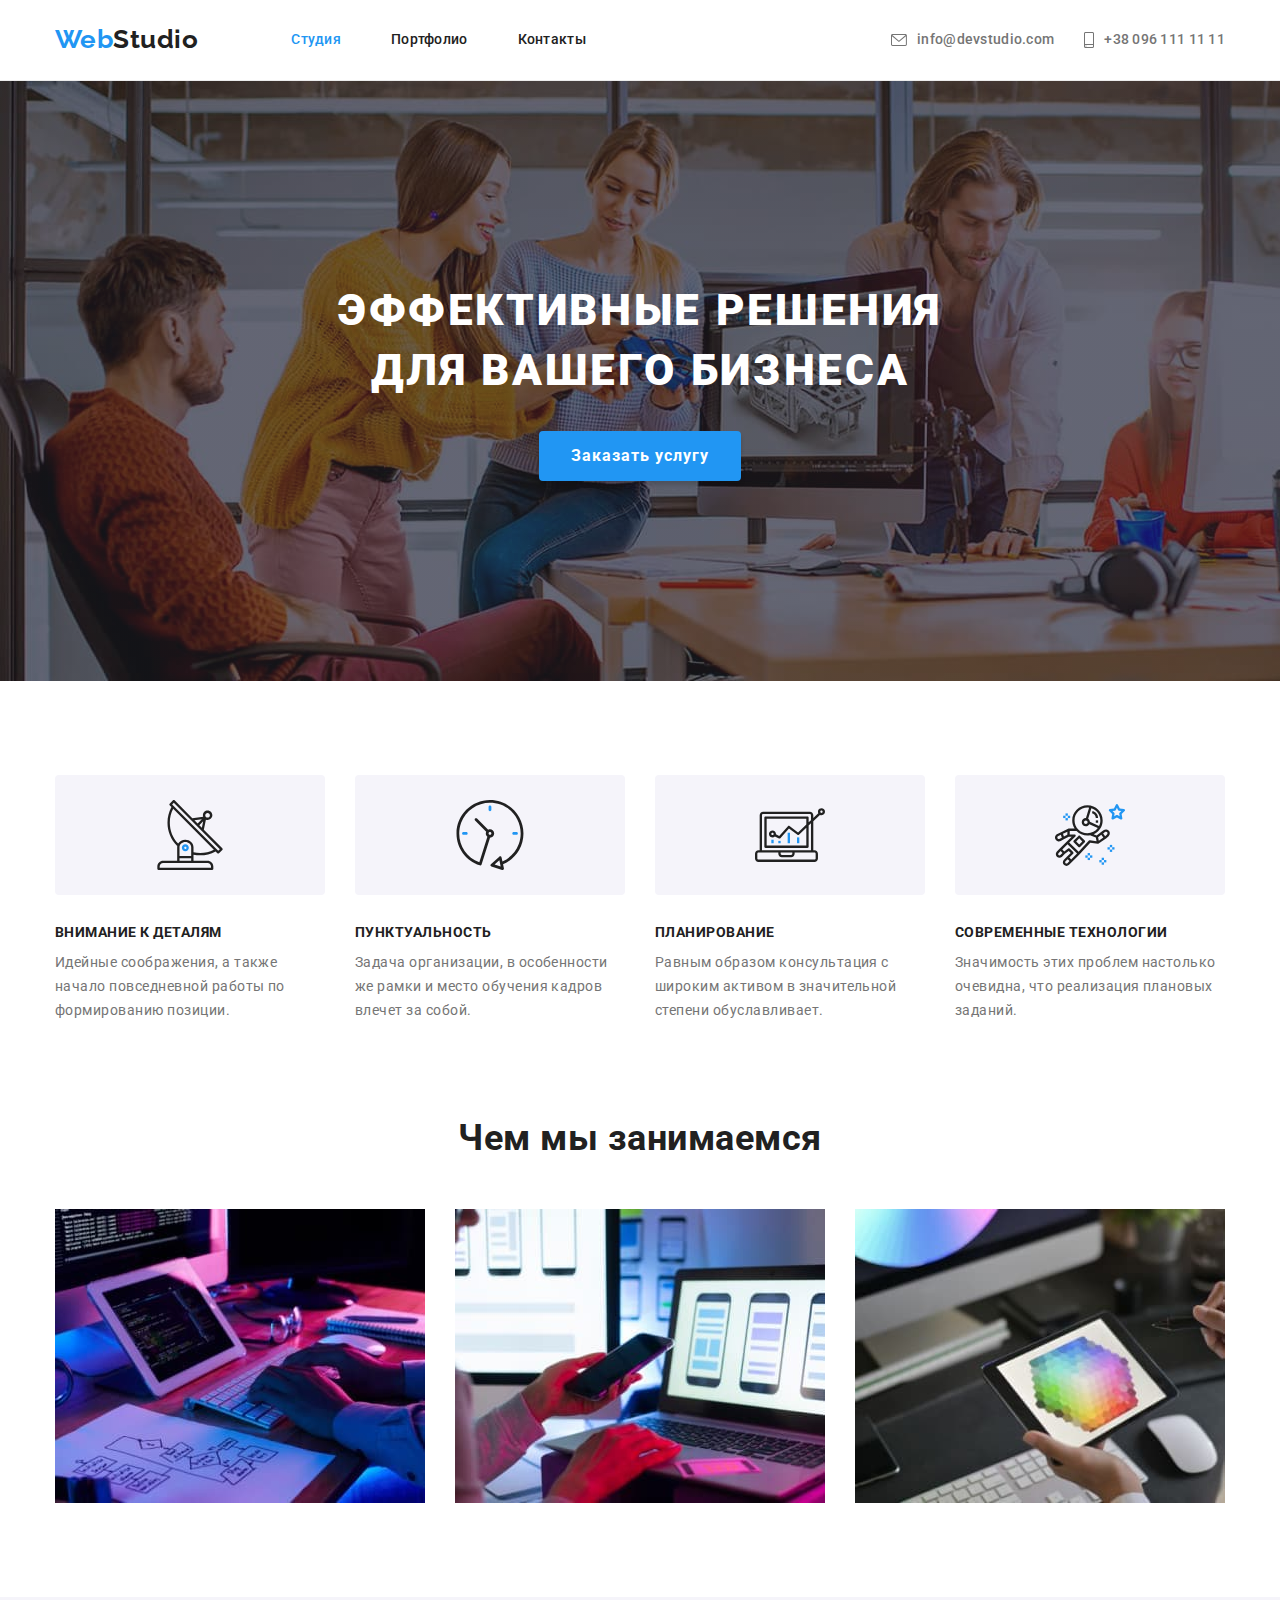
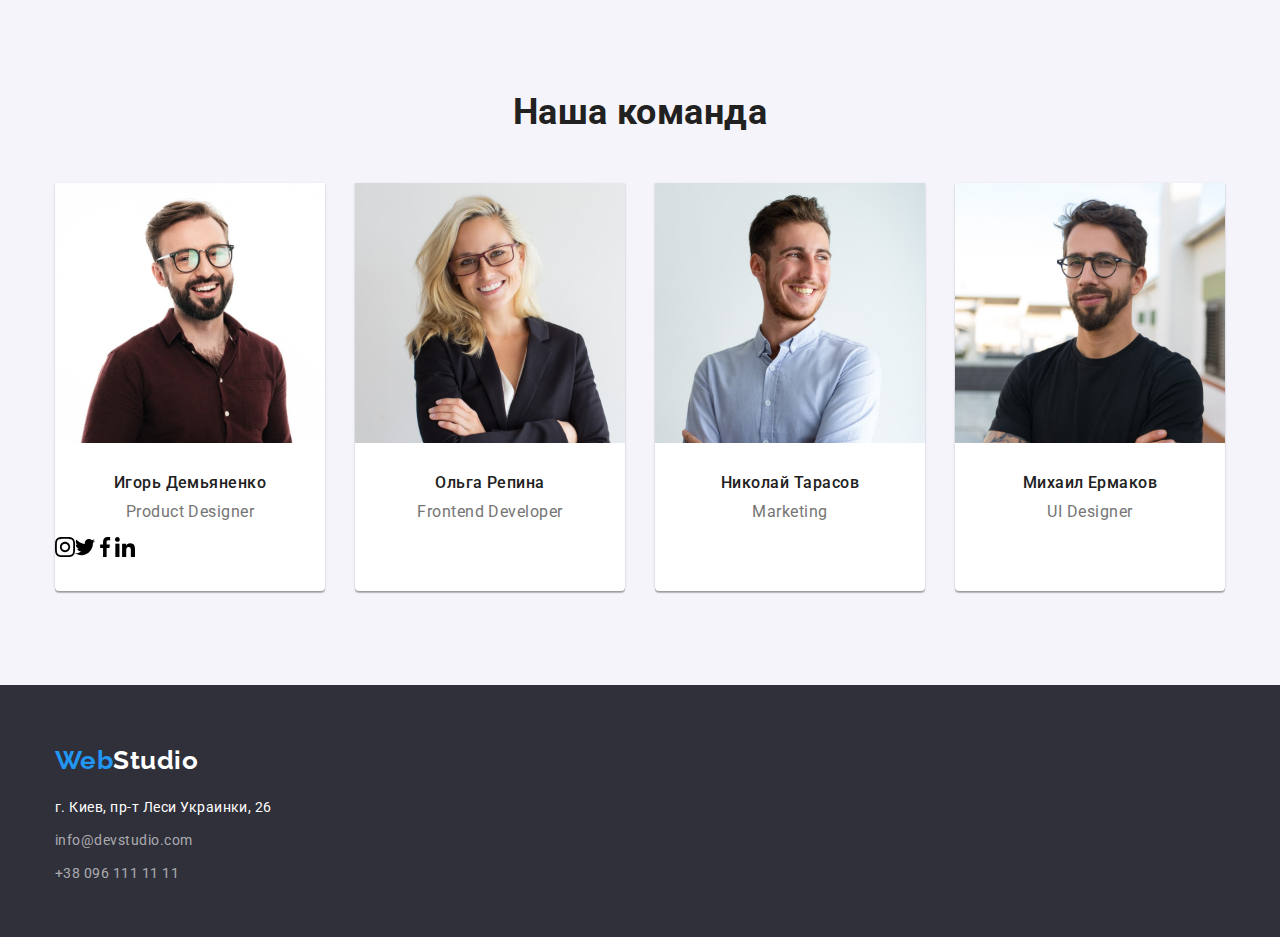
==== index.html @ a18eae8e "intermediate saving" ====
<!DOCTYPE html>
<html lang="ru">

<head>
    <meta charset="UTF-8" />
    <meta http-equiv="X-UA-Compatible" content="IE=edge" />
    <meta name="viewport" content="width=device-width, initial-scale=1.0" />
    <title>WebStudio</title>
    <link rel="preconnect" href="https://fonts.googleapis.com" />
    <link rel="preconnect" href="https://fonts.gstatic.com" crossorigin />
    <link href="https://fonts.googleapis.com/css2?family=Raleway:wght@700&family=Roboto:wght@400;500;700;900&display=swap" rel="stylesheet" />
    <link rel="stylesheet" href="./css/modern-normalize.css" />
    <link rel="stylesheet" href="./css/styles.css" />
</head>

<body>
    <!-- верхняя строка -->
    <header class="header-border">
        <div class="flex-nav container">
            <nav class="flex-nav">
                <a href="/" lang="en" class="header-logo link">Web<span class="logo-accent">Studio</span>
          </a>
                <ul class="flex-nav-menu list">
                    <li class="nav-menu-item">
                        <a href="/" class="link site-nav-text current">Студия</a>
                    </li>
                    <li class="nav-menu-item">
                        <a href="./portfolio.html" class="link site-nav-text">Портфолио</a>
                    </li>
                    <li class="nav-menu-item"><a href="" class="link site-nav-text">Контакты</a></li>
                </ul>
            </nav>

            <ul class="flex-nav-contact list">
                <li class="nav-contact-item">
                    <a href="mailto:info@devstudio.com" class="link site-contact">
                        <svg class="nav-icons" width="16" height="12"> 
                            <use href="./images/icons.svg#icon-mail"><use>
						</svg> info@devstudio.com
                    </a>
                </li>
                <li class="nav-contact-item">
                    <a href="tel:+380961111111" class="link site-contact">
                        <svg class="nav-icons" width="10" height="16"> 
                            <use href="./images/icons.svg#icon-smartphone"><use>
						</svg> +38 096 111 11 11</a>
                </li>
            </ul>
        </div>
    </header>

    <main>
        <!-- section Hero -->
        <section class="hero section">
            <div class="container">
                <h1 class="hero-title">
                    Эффективные решения <br /> для вашего бизнеса
                </h1>
                <button type="button" class="hero-button pointer">Заказать услугу</button>
            </div>
        </section>

        <!-- section advantages -->
        <section class="advantages section">
            <div class="container">
                <h2 class="visually-hidden">Наша концепция</h2>
                <ul class="advantages-list list">
                    <li class="advantages-item">
                        <div class="advantages-box">
                            <svg class="advantages-icons"> 
                            <use href="./images/icons.svg#icon-antenna"><use>
						</svg>
                        </div>
                        <h3 class="advantages-title">Внимание к деталям</h3>
                        <p class="advantages-text">
                            Идейные соображения, а также начало повседневной работы по формированию позиции.
                        </p>
                    </li>
                    <li class="advantages-item">
                        <div class="advantages-box">
                            <svg class="advantages-icons"> 
                            <use href="./images/icons.svg#icon-clock"><use>
						</svg>
                        </div>
                        <h3 class="advantages-title">Пунктуальность</h3>
                        <p class="advantages-text">
                            Задача организации, в особенности же рамки и место обучения кадров влечет за собой.
                        </p>
                    </li>
                    <li class="advantages-item">
                        <div class="advantages-box">
                            <svg class="advantages-icons"> 
                            <use href="./images/icons.svg#icon-diagram"><use>
						</svg>
                        </div>
                        <h3 class="advantages-title">Планирование</h3>
                        <p class="advantages-text">
                            Равным образом консультация с широким активом в значительной степени обуславливает.
                        </p>
                    </li>
                    <li class="advantages-item">
                        <div class="advantages-box">
                            <svg class="advantages-icons"> 
                            <use href="./images/icons.svg#icon-astronaut"><use>
						</svg>
                        </div>
                        <h3 class="advantages-title">Современные технологии</h3>
                        <p class="advantages-text">
                            Значимость этих проблем настолько очевидна, что реализация плановых заданий.
                        </p>
                    </li>
                </ul>
            </div>
        </section>

        <!-- section what we do -->
        <section class="wedo section">
            <div class="container">
                <h2 class="title">Чем мы занимаемся</h2>
                <ul class="wedo-list list">
                    <li class="wedo-item">
                        <img src="./images/box1.jpg" alt="печатает на клавиатуре" width="370" />
                    </li>
                    <li class="wedo-item">
                        <img src="./images/box2.jpg" alt="пульт в руках" width="370" />
                    </li>
                    <li class="wedo-item">
                        <img src="./images/box3.jpg" alt="планшет" width="370" />
                    </li>
                </ul>
            </div>
        </section>

        <!-- section team -->
        <section class="team section">
            <div class="container">
                <h2 class="title">Наша команда</h2>
                <ul class="team-items list">
                    <li class="team-item">
                        <img src="./images/img1.jpg" alt="Первый член команды" width="270" />
                        <div class="team-item-text">
                            <h3 class="team-item-title">Игорь Демьяненко</h3>
                            <p class="team-item-role" lang="en">Product Designer</p>
                            <ul class="list social-network">
                                <li class="social-network-list">
                                    <a class="social-network-link" href=""><svg class="team-icons"> 
                            <use href="./images/icons.svg#icon-instagram"><use>
						</svg></a>

                                </li>
                                <li>
                                    <svg class="team-icons"> 
                            <use href="./images/icons.svg#icon-twitter"><use>
						</svg>
                                </li>
                                <li>
                                    <svg class="team-icons"> 
                            <use href="./images/icons.svg#icon-facebook"><use>
						</svg>
                                </li>
                                <li>
                                    <svg class="team-icons"> 
                            <use href="./images/icons.svg#icon-linkedin"><use>
						</svg>
                                </li>

                            </ul>

                        </div>

                    </li>

                    <li class="team-item">
                        <img src="./images/img2.jpg" alt="Второй член команды" width="270" />
                        <div class="team-item-text">
                            <h3 class="team-item-title">Ольга Репина</h3>
                            <p class="team-item-role" lang="en">Frontend Developer</p>
                        </div>
                    </li>

                    <li class="team-item">
                        <img src="./images/img3.jpg" alt="Третий член команды" width="270" />
                        <div class="team-item-text">
                            <h3 class="team-item-title">Николай Тарасов</h3>
                            <p class="team-item-role" lang="en">Marketing</p>
                        </div>
                    </li>
                    <li class="team-item">
                        <img src="./images/img4.jpg" alt="Четвертый член команды" width="270" />
                        <div class="team-item-text">
                            <h3 class="team-item-title">Михаил Ермаков</h3>
                            <p class="team-item-role" lang="en">UI Designer</p>
                        </div>
                    </li>
                </ul>
            </div>
        </section>
    </main>

    <!-- section footer -->
    <footer class="footer">
        <div class="container">
            <a href="./index.html" lang="en" class="footer-logo link">Web<span class="logo-accent-footer">Studio</span>
        </a>
            <address>
          <ul>
            <li class="footer-map list footer-adress">г. Киев, пр-т Леси Украинки, 26</li>
            <li class="list footer-adress">
              <a href="mailto:info@devstudio.com" class="footer-contact link">info@devstudio.com</a>
            </li>
            <li class="list footer-adress">
              <a href="tel:+380961111111" class="footer-contact link">+38 096 111 11 11</a>
            </li>
          </ul>
        </address>
        </div>
    </footer>
</body>

</html>
---- css/styles.css ----
:root {
    --title-text-color: #212121;
    --primary-text-color: #757575;
    --primary-white-color: #ffffff;
    --accent-color: #2196f3;
    --accent-color-hover: #188ce8;
    --team-bg-color: #f5f4fa;
    --footer-bg-color: #2f303a;
    --temporary-bg-color: #2f303a;
    --button-bg-color: #f5f4fa;
    --card-set-gap: 30px;
}

body {
    font-family: Roboto, sans-serif;
    letter-spacing: 0.03em;
    color: var(--title-text-color);
    background-color: var(--primary-white-color);
}


/* Утиилиты */

h1,
h2,
h3,
h4,
h5,
h6,
p,
ul {
    margin: 0;
    padding: 0;
}

img {
    display: block;
    max-width: 100%;
    height: auto;
}

.list {
    padding: 0;
    margin: 0;
    list-style: none;
}

.title {
    font-weight: 700;
    font-size: 36px;
    line-height: 1.17;
    text-align: center;
}

.link {
    text-decoration: none;
}

.visually-hidden {
    position: absolute;
    width: 1px;
    height: 1px;
    margin: -1px;
    border: 0;
    padding: 0;
    white-space: nowrap;
    clip-path: inset(100%);
    clip: rect(0 0 0 0);
    overflow: hidden;
}


/* Section */

.section {
    padding-top: 94px;
    padding-bottom: 94px;
}

.container {
    margin: 0 auto;
    width: 1200px;
    padding-left: 15px;
    padding-right: 15px;
}


/* стилизация Header] */

.header-border {
    border-bottom: 1px solid #ececec;
}

.flex-nav {
    display: flex;
    align-items: center;
}

.flex-nav-menu {
    display: flex;
    margin-left: 93px;
}

.flex-nav-contact {
    display: flex;
    align-items: center;
    margin-left: auto;
}

.nav-menu-item:not(:first-child) {
    margin-left: 50px;
}

.nav-contact-item:not(:first-child) {
    margin-left: 30px;
}

.header-logo {
    padding-top: 24px;
    padding-bottom: 25px;
    font-family: 'Raleway', sans-serif;
    font-size: 26px;
    font-weight: 700;
    line-height: 1.19;
    color: var(--accent-color);
}

.logo-accent {
    color: var(--title-text-color);
}

.logo-accent:hover,
.logo-accent:focus {
    color: var(--accent-color);
}

.site-nav-text {
    padding: 32px 0;
    font-weight: 500;
    font-size: 14px;
    line-height: 1.14;
    letter-spacing: 0.02em;
    color: var(--title-text-color);
    display: block;
}

.site-nav-text:hover,
.site-nav-text:focus {
    color: var(--accent-color);
}

.nav-icons {
    margin-right: 10px;
    fill: currentColor;
}

.site-contact {
    padding: 32px 0;
    font-size: 14px;
    font-weight: 500;
    line-height: 1.14;
    letter-spacing: 0.02em;
    color: var(--primary-text-color);
    display: flex;
    align-items: center;
}

.site-contact:hover,
.site-contact:focus,
.current {
    color: var(--accent-color);
}


/* стилизация Hero */

.hero {
    padding-top: 200px;
    padding-bottom: 200px;
    background-color: var(--temporary-bg-color);
    max-width: 1600px;
    height: 600px;
    margin-left: auto;
    margin-right: auto;
    background-image: linear-gradient(rgba(47, 48, 58, 0.4), rgba(47, 48, 58, 0.4)), url(../images/hero.jpg);
    background-repeat: no-repeat;
    /* background-position: center; */
    background-size: cover;
    background-color: var(--temporary-bg-color);
}

.hero-title {
    margin-bottom: var(--card-set-gap);
    color: var(--primary-white-color);
    font-weight: 900;
    font-size: 44px;
    line-height: 1.36;
    text-align: center;
    letter-spacing: 0.06em;
    text-transform: uppercase;
}


/* button */

.pointer {
    cursor: pointer;
}

.hero-button {
    display: block;
    margin-left: auto;
    margin-right: auto;
    padding: 10px 32px;
    font-family: Roboto, sans-serif;
    font-weight: 700;
    font-size: 16px;
    line-height: 1.87;
    letter-spacing: 0.06em;
    color: var(--primary-white-color);
    background-color: var(--accent-color);
    border: none;
    border-radius: 4px;
    box-shadow: 0px 4px 4px rgba(0, 0, 0, 0.15);
}

.hero-button:hover,
.hero-button:focus {
    background-color: var(--accent-color-hover);
}


/* advantages */

.advantages-box {
    margin-bottom: 30px;
    width: 270px;
    height: 120px;
    display: flex;
    justify-content: center;
    align-items: center;
    background-color: var(--team-bg-color);
    border-radius: 4px;
}

.advantages-icons {
    width: 70px;
    height: 70px;
}

.advantages-list {
    display: flex;
}

.advantages-item {
    width: 270px;
}

.advantages-item:not(:last-child) {
    margin-right: var(--card-set-gap);
}

.advantages-title {
    margin-bottom: 10px;
    font-weight: 700;
    font-size: 14px;
    line-height: 1.14;
    text-transform: uppercase;
}

.advantages-text {
    font-size: 14px;
    line-height: 1.71;
    color: var(--primary-text-color);
}


/* wedo */

.wedo {
    padding-top: 0;
}

.wedo-list {
    display: flex;
}

.wedo-item:not(:last-child) {
    margin-right: var(--card-set-gap);
}

.wedo .title {
    padding-bottom: 50px;
}


/* team */

.team {
    background-color: var(--team-bg-color);
}

.team .title {
    padding-bottom: 50px;
}

.team-items {
    display: flex;
}

.team-item {
    width: 270px;
    min-height: 368px;
    background-color: var(--primary-white-color);
    box-shadow: 0px 1px 3px rgba(0, 0, 0, 0.12), 0px 1px 1px rgba(0, 0, 0, 0.14), 0px 2px 1px rgba(0, 0, 0, 0.2);
    border-radius: 0px 0px 4px 4px;
}

.team-item:not(:last-child) {
    margin-right: var(--card-set-gap);
}

.team-item-text {
    padding-top: var(--card-set-gap);
    padding-bottom: var(--card-set-gap);
    margin-left: auto;
    margin-right: auto;
}

.team-item-title {
    margin-top: 0;
    margin-bottom: 10px;
    font-weight: 500;
    font-size: 16px;
    line-height: 1.19;
    text-align: center;
}

.team-item-role {
    margin-bottom: 16px;
    font-size: 16px;
    line-height: 1.19;
    color: var(--primary-text-color);
    text-align: center;
}

.team-icons {
    width: 20px;
    height: 20px;
}

.social-network {
    display: flex;
}

.social-network-list {}

.social-network-link {}


/* footer */

.footer-logo {
    display: block;
    margin-bottom: 20px;
    font-family: Raleway;
    font-size: 26px;
    font-weight: 700;
    line-height: 1.19;
    color: var(--accent-color);
}

.logo-accent-footer {
    color: var(--primary-white-color);
}

.logo-accent-footer:hover {
    color: var(--accent-color);
}

.footer {
    padding-top: 60px;
    padding-bottom: 60px;
    background-color: var(--footer-bg-color);
    height: 252px;
}

.footer-map {
    font-size: 14px;
    line-height: 1.71;
    font-style: normal;
    color: var(--primary-white-color);
}

.footer-adress:not(:last-child) {
    margin-bottom: 9px;
}

.footer-contact {
    font-size: 14px;
    line-height: 1.71;
    font-style: normal;
    color: rgba(255, 255, 255, 0.6);
}

.footer-map:hover,
.footer-map:focus,
.footer-contact:hover,
.footer-contact:focus {
    color: var(--accent-color);
}


/* разметка Портфолищ */


/* основные кнопки навигации */

.portfolio-button {
    display: flex;
    justify-content: center;
    height: 54px;
    margin-bottom: 34px;
}

.button-link:not(:last-child) {
    margin-right: 8px;
}

.button-works {
    padding: 6px 22px;
    color: var(--title-text-color);
    font-family: Roboto, sans-serif;
    font-weight: 500;
    font-size: 16px;
    line-height: 1.62;
    border: none;
    background-color: var(--button-bg-color);
    border-radius: 4px;
    box-shadow: 0px 4px 4px rgba(0, 0, 0, 0.15);
}

.button-works:hover,
.button-works:focus {
    color: var(--primary-white-color);
    background-color: var(--accent-color-hover);
}

.button-current {
    color: var(--primary-white-color);
    background-color: var(--accent-color);
}


/* оформление списка работ */

.works-item-bottom {
    padding: 20px 24px;
    border-right: 1px solid #eeeeee;
    border-bottom: 1px solid #eeeeee;
    border-left: 1px solid #eeeeee;
}

.portfolio-title {
    font-weight: 700;
    font-size: 18px;
    line-height: 2;
    letter-spacing: 0.06em;
}

.portfolio-text {
    font-size: 16px;
    line-height: 1.87;
    color: var(--primary-text-color);
}

.portfolio-examples {
    display: flex;
    flex-wrap: wrap;
    margin-right: calc(-1 * var(--card-set-gap));
    margin-bottom: calc(-1 * var(--card-set-gap));
}

.portfolio-link {
    /* flex-basis: calc(100% / 3 - var(--card-set-gap)); */
    margin-right: var(--card-set-gap);
    margin-bottom: var(--card-set-gap);
}
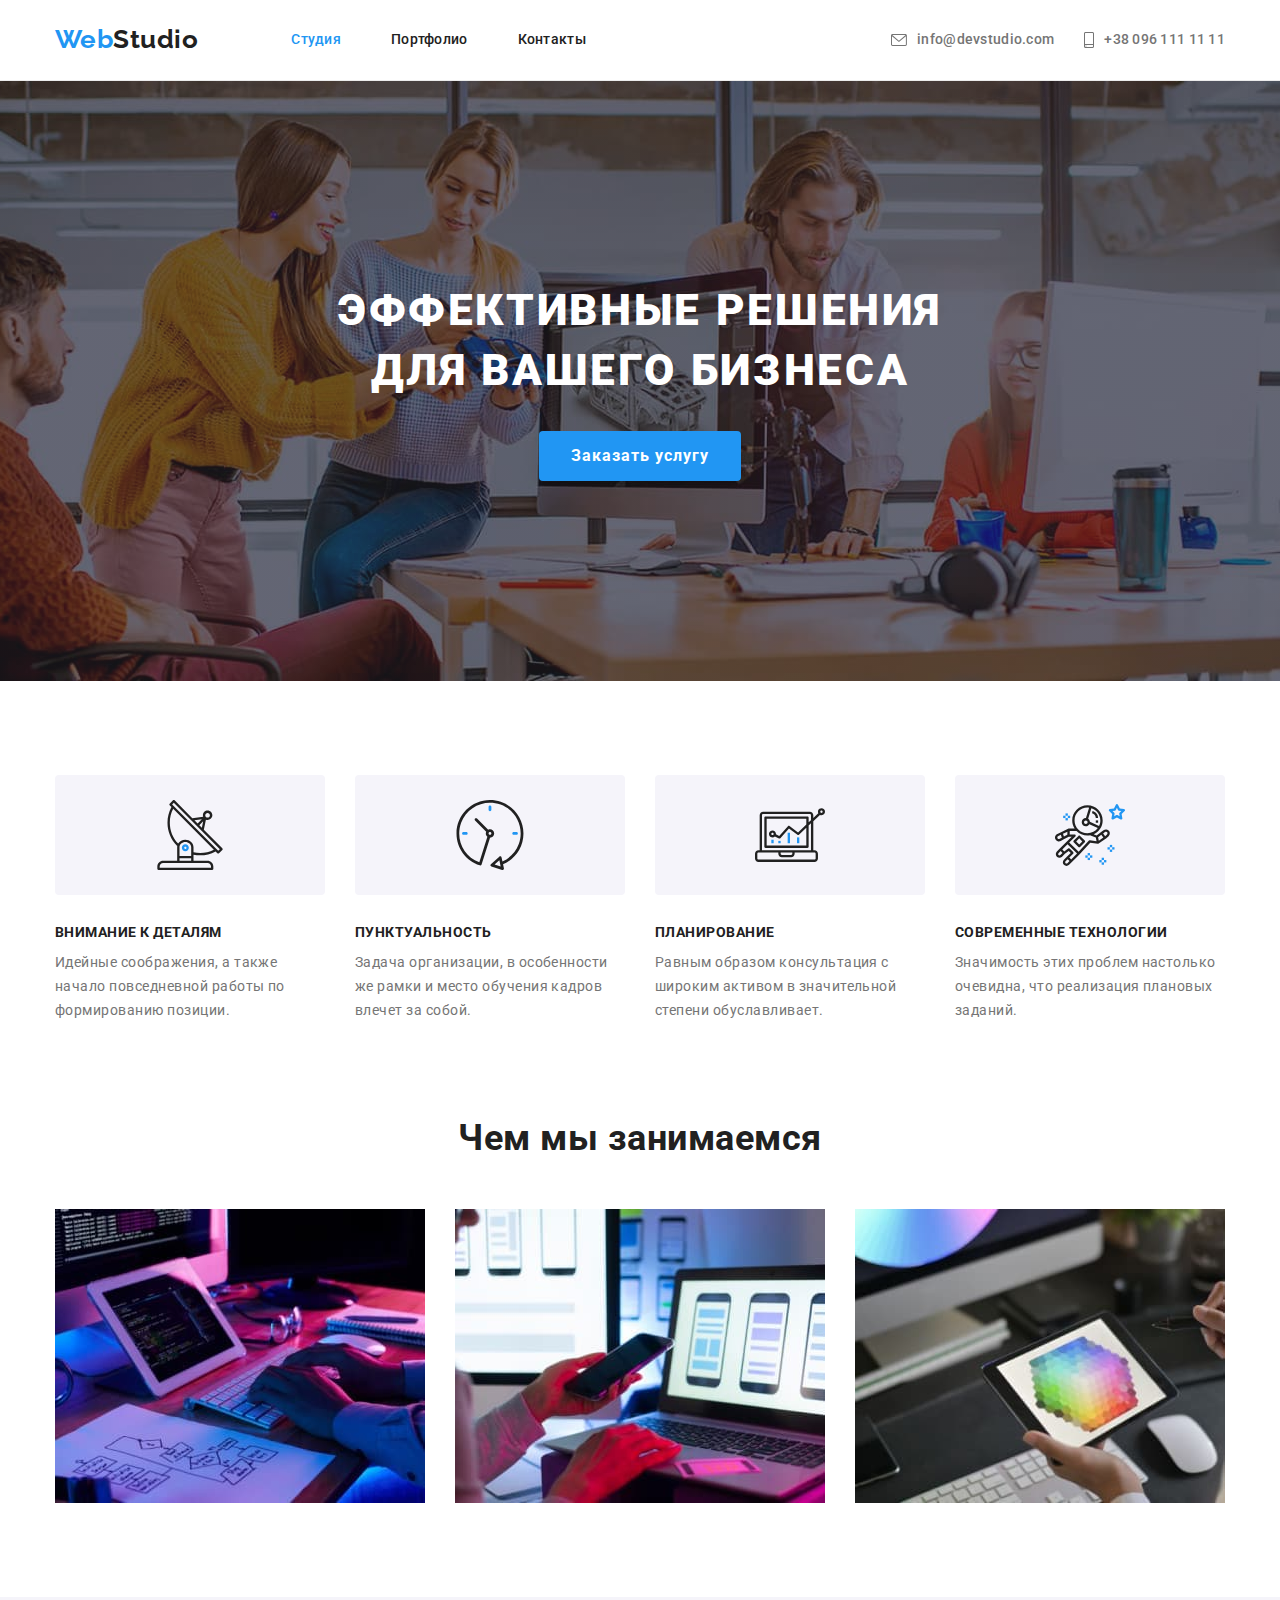
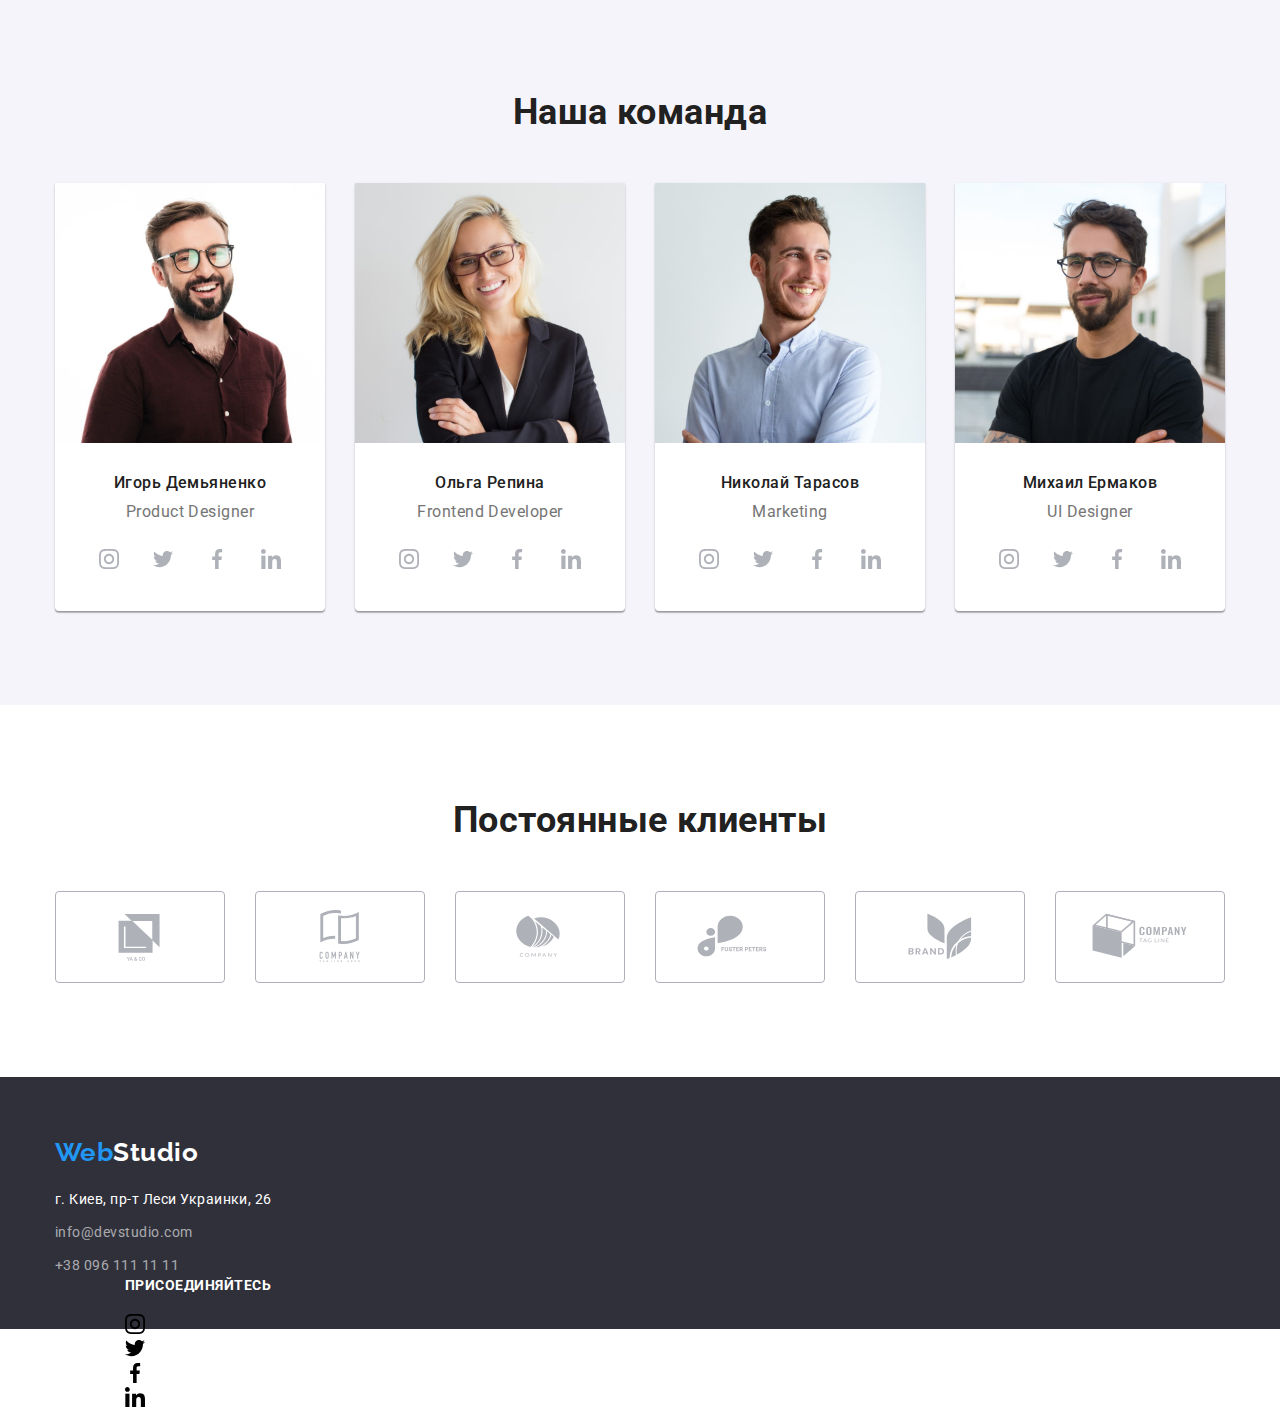
==== commit 7b23b733: "add svg to clients" ====
--- a/index.html
+++ b/index.html
@@ -19,7 +19,7 @@
         <div class="flex-nav container">
             <nav class="flex-nav">
                 <a href="/" lang="en" class="header-logo link">Web<span class="logo-accent">Studio</span>
-          </a>
+                </a>
                 <ul class="flex-nav-menu list">
                     <li class="nav-menu-item">
                         <a href="/" class="link site-nav-text current">Студия</a>
@@ -141,33 +141,37 @@
                         <div class="team-item-text">
                             <h3 class="team-item-title">Игорь Демьяненко</h3>
                             <p class="team-item-role" lang="en">Product Designer</p>
-                            <ul class="list social-network">
-                                <li class="social-network-list">
-                                    <a class="social-network-link" href=""><svg class="team-icons"> 
-                            <use href="./images/icons.svg#icon-instagram"><use>
-						</svg></a>
-
-                                </li>
-                                <li>
-                                    <svg class="team-icons"> 
-                            <use href="./images/icons.svg#icon-twitter"><use>
-						</svg>
-                                </li>
-                                <li>
-                                    <svg class="team-icons"> 
-                            <use href="./images/icons.svg#icon-facebook"><use>
-						</svg>
-                                </li>
-                                <li>
-                                    <svg class="team-icons"> 
-                            <use href="./images/icons.svg#icon-linkedin"><use>
-						</svg>
-                                </li>
-
+                            <ul class="team-social-list">
+                                <li class="list team-social">
+                                    <a class="team-social-link link" href="">
+                                        <svg class="team-icon" width="20" height="20">
+												<use href="./images/icons.svg#icon-instagram"></use>
+											</svg>
+                                    </a>
+                                </li>
+                                <li class="list team-social">
+                                    <a class="team-social-link link" href="">
+                                        <svg class="team-icon" width="20" height="20">
+												<use href="./images/icons.svg#icon-twitter"></use>
+											</svg>
+                                    </a>
+                                </li>
+                                <li class="list team-social">
+                                    <a class="team-social-link link" href="">
+                                        <svg class="team-icon" width="20" height="20">
+												<use href="./images/icons.svg#icon-facebook"></use>
+											</svg>
+                                    </a>
+                                </li>
+                                <li class="list team-social">
+                                    <a class="team-social-link link" href="">
+                                        <svg class="team-icon" width="20" height="20">
+												<use href="./images/icons.svg#icon-linkedin"></use>
+											</svg>
+                                    </a>
+                                </li>
                             </ul>
-
-                        </div>
-
+                        </div>
                     </li>
 
                     <li class="team-item">
@@ -175,6 +179,36 @@
                         <div class="team-item-text">
                             <h3 class="team-item-title">Ольга Репина</h3>
                             <p class="team-item-role" lang="en">Frontend Developer</p>
+                            <ul class="team-social-list">
+                                <li class="list team-social">
+                                    <a class="team-social-link link" href="">
+                                        <svg class="team-icon" width="20" height="20">
+												<use href="./images/icons.svg#icon-instagram"></use>
+											</svg>
+                                    </a>
+                                </li>
+                                <li class="list team-social">
+                                    <a class="team-social-link link" href="">
+                                        <svg class="team-icon" width="20" height="20">
+												<use href="./images/icons.svg#icon-twitter"></use>
+											</svg>
+                                    </a>
+                                </li>
+                                <li class="list team-social">
+                                    <a class="team-social-link link" href="">
+                                        <svg class="team-icon" width="20" height="20">
+												<use href="./images/icons.svg#icon-facebook"></use>
+											</svg>
+                                    </a>
+                                </li>
+                                <li class="list team-social">
+                                    <a class="team-social-link link" href="">
+                                        <svg class="team-icon" width="20" height="20">
+												<use href="./images/icons.svg#icon-linkedin"></use>
+											</svg>
+                                    </a>
+                                </li>
+                            </ul>
                         </div>
                     </li>
 
@@ -183,6 +217,36 @@
                         <div class="team-item-text">
                             <h3 class="team-item-title">Николай Тарасов</h3>
                             <p class="team-item-role" lang="en">Marketing</p>
+                            <ul class="team-social-list">
+                                <li class="list team-social">
+                                    <a class="team-social-link link" href="">
+                                        <svg class="team-icon" width="20" height="20">
+												<use href="./images/icons.svg#icon-instagram"></use>
+											</svg>
+                                    </a>
+                                </li>
+                                <li class="list team-social">
+                                    <a class="team-social-link link" href="">
+                                        <svg class="team-icon" width="20" height="20">
+												<use href="./images/icons.svg#icon-twitter"></use>
+											</svg>
+                                    </a>
+                                </li>
+                                <li class="list team-social">
+                                    <a class="team-social-link link" href="">
+                                        <svg class="team-icon" width="20" height="20">
+												<use href="./images/icons.svg#icon-facebook"></use>
+											</svg>
+                                    </a>
+                                </li>
+                                <li class="list team-social">
+                                    <a class="team-social-link link" href="">
+                                        <svg class="team-icon" width="20" height="20">
+												<use href="./images/icons.svg#icon-linkedin"></use>
+											</svg>
+                                    </a>
+                                </li>
+                            </ul>
                         </div>
                     </li>
                     <li class="team-item">
@@ -190,11 +254,92 @@
                         <div class="team-item-text">
                             <h3 class="team-item-title">Михаил Ермаков</h3>
                             <p class="team-item-role" lang="en">UI Designer</p>
-                        </div>
-                    </li>
-                </ul>
-            </div>
-        </section>
+                            <ul class="team-social-list">
+                                <li class="list team-social">
+                                    <a class="team-social-link link" href="">
+                                        <svg class="team-icon" width="20" height="20">
+												<use href="./images/icons.svg#icon-instagram"></use>
+											</svg>
+                                    </a>
+                                </li>
+                                <li class="list team-social">
+                                    <a class="team-social-link link" href="">
+                                        <svg class="team-icon" width="20" height="20">
+												<use href="./images/icons.svg#icon-twitter"></use>
+											</svg>
+                                    </a>
+                                </li>
+                                <li class="list team-social">
+                                    <a class="team-social-link link" href="">
+                                        <svg class="team-icon" width="20" height="20">
+												<use href="./images/icons.svg#icon-facebook"></use>
+											</svg>
+                                    </a>
+                                </li>
+                                <li class="list team-social">
+                                    <a class="team-social-link link" href="">
+                                        <svg class="team-icon" width="20" height="20">
+												<use href="./images/icons.svg#icon-linkedin"></use>
+											</svg>
+                                    </a>
+                                </li>
+                            </ul>
+                        </div>
+                    </li>
+                </ul>
+            </div>
+        </section>
+
+        <!-- section clients -->
+        </section>
+        <section class="section">
+            <div class="container">
+                <h2 class="title clients-title">Постоянные клиенты</h2>
+                <ul class="list clients-list">
+                    <li class="clients-item">
+                        <a class="clients-link" href="">
+                            <svg class="clients-logo">
+									<use href="./images/icons.svg#icon-logo-1"></use>
+								</svg>
+                        </a>
+                    </li>
+                    <li class="clients-item">
+                        <a class="clients-link" href="">
+                            <svg class="clients-logo">
+									<use href="./images/icons.svg#icon-logo-2"></use>
+								</svg>
+                        </a>
+                    </li>
+                    <li class="clients-item">
+                        <a class="clients-link" href="">
+                            <svg class="clients-logo">
+									<use href="./images/icons.svg#icon-logo-3"></use>
+								</svg>
+                        </a>
+                    </li>
+                    <li class="clients-item">
+                        <a class="clients-link" href="">
+                            <svg class="clients-logo">
+									<use href="./images/icons.svg#icon-logo-4"></use>
+								</svg>
+                        </a>
+                    </li>
+                    <li class="clients-item">
+                        <a class="clients-link" href="">
+                            <svg class="clients-logo">
+									<use href="./images/icons.svg#icon-logo-5"></use>
+								</svg>
+                        </a>
+                    </li>
+                    <li class="clients-item">
+                        <a class="clients-link" href="">
+                            <svg class="clients-logo">
+									<use href="./images/icons.svg#icon-logo-6"></use>
+								</svg>
+                        </a>
+                    </li>
+
+
     </main>
 
     <!-- section footer -->
@@ -203,16 +348,50 @@
             <a href="./index.html" lang="en" class="footer-logo link">Web<span class="logo-accent-footer">Studio</span>
         </a>
             <address>
-          <ul>
+            <ul>
             <li class="footer-map list footer-adress">г. Киев, пр-т Леси Украинки, 26</li>
             <li class="list footer-adress">
-              <a href="mailto:info@devstudio.com" class="footer-contact link">info@devstudio.com</a>
+                <a href="mailto:info@devstudio.com" class="footer-contact link">info@devstudio.com</a>
             </li>
             <li class="list footer-adress">
-              <a href="tel:+380961111111" class="footer-contact link">+38 096 111 11 11</a>
+                <a href="tel:+380961111111" class="footer-contact link">+38 096 111 11 11</a>
             </li>
-          </ul>
+            </ul>
         </address>
+            <div class="footer-socials">
+                <h3 class="footer-socials-title">присоединяйтесь</h3>
+                <ul class="footer-socials-list list">
+                    <li>
+                        <a class="footer-socials-link link" href="">
+                            <svg class="footer-icon" width="20" height="20">
+                            <use href="./images/icons.svg#icon-instagram"></use>
+                        </svg>
+                        </a>
+                    </li>
+                    <li>
+                        <a class="footer-socials-link link" href="">
+                            <svg class="footer-icon" width="20" height="20">
+                            <use href="./images/icons.svg#icon-twitter"></use>
+                        </svg>
+                        </a>
+                    </li>
+                    <li>
+                        <a class="footer-socials-link link" href="">
+                            <svg class="footer-icon" width="20" height="20">
+                            <use href="./images/icons.svg#icon-facebook"></use>
+                        </svg>
+                        </a>
+                    </li>
+                    <li>
+                        <a class="footer-socials-link link" href="">
+                            <svg class="footer-icon" width="20" height="20">
+                            <use href="./images/icons.svg#icon-linkedin"></use>
+                        </svg>
+                        </a>
+                    </li>
+                </ul>
+
+            </div>
         </div>
     </footer>
 </body>
--- a/css/styles.css
+++ b/css/styles.css
@@ -9,6 +9,7 @@
     --temporary-bg-color: #2f303a;
     --button-bg-color: #f5f4fa;
     --card-set-gap: 30px;
+    --social-links: #afb1b8;
 }
 
 body {
@@ -19,7 +20,7 @@
 }
 
 
-/* Утиилиты */
+/* ---------------------Утиилиты--------------------- */
 
 h1,
 h2,
@@ -70,7 +71,7 @@
 }
 
 
-/* Section */
+/* --------------------- Section--------------------- */
 
 .section {
     padding-top: 94px;
@@ -85,7 +86,7 @@
 }
 
 
-/* стилизация Header] */
+/* --------------------- Header]--------------------- */
 
 .header-border {
     border-bottom: 1px solid #ececec;
@@ -112,7 +113,7 @@
 }
 
 .nav-contact-item:not(:first-child) {
-    margin-left: 30px;
+    margin-left: var(--card-set-gap);
 }
 
 .header-logo {
@@ -172,7 +173,7 @@
 }
 
 
-/* стилизация Hero */
+/* ---------------------  Hero--------------------- */
 
 .hero {
     padding-top: 200px;
@@ -184,7 +185,7 @@
     margin-right: auto;
     background-image: linear-gradient(rgba(47, 48, 58, 0.4), rgba(47, 48, 58, 0.4)), url(../images/hero.jpg);
     background-repeat: no-repeat;
-    /* background-position: center; */
+    background-position: center;
     background-size: cover;
     background-color: var(--temporary-bg-color);
 }
@@ -201,7 +202,7 @@
 }
 
 
-/* button */
+/* --------------------- button--------------------- */
 
 .pointer {
     cursor: pointer;
@@ -230,10 +231,10 @@
 }
 
 
-/* advantages */
+/* --------------------- advantages---------------------*/
 
 .advantages-box {
-    margin-bottom: 30px;
+    margin-bottom: var(--card-set-gap);
     width: 270px;
     height: 120px;
     display: flex;
@@ -275,7 +276,7 @@
 }
 
 
-/* wedo */
+/* --------------------- wedo--------------------- */
 
 .wedo {
     padding-top: 0;
@@ -321,8 +322,7 @@
 }
 
 .team-item-text {
-    padding-top: var(--card-set-gap);
-    padding-bottom: var(--card-set-gap);
+    padding: 30px 32px;
     margin-left: auto;
     margin-right: auto;
 }
@@ -344,21 +344,72 @@
     text-align: center;
 }
 
-.team-icons {
-    width: 20px;
-    height: 20px;
-}
-
-.social-network {
-    display: flex;
-}
-
-.social-network-list {}
-
-.social-network-link {}
-
-
-/* footer */
+.team-social-list {
+    display: flex;
+    justify-content: space-between;
+}
+
+.team-social-link {
+    display: block;
+    border-radius: 50%;
+    width: 44px;
+    height: 44px;
+    display: flex;
+    align-items: center;
+    justify-content: center;
+    background-color: transparent;
+    color: var(--social-links);
+}
+
+.team-social-link:hover,
+.team-social-link:focus {
+    color: var(--primary-white-color);
+    background-color: var(--accent-color);
+}
+
+.team-icon {
+    fill: currentColor;
+}
+
+
+/* --------------------- clients--------------------- */
+
+.clients-title {
+    margin-top: 0;
+    margin-bottom: 50px;
+}
+
+.clients-list {
+    display: flex;
+    align-items: center;
+    justify-content: space-between;
+}
+
+.clients-link {
+    width: 170px;
+    height: 92px;
+    display: flex;
+    align-items: center;
+    justify-content: center;
+    border: 1px solid var(--social-links);
+    border-radius: 4px;
+    color: var(--social-links);
+}
+
+.clients-link:hover,
+.clients-link:focus {
+    color: var(--accent-color);
+    border-color: var(--accent-color);
+}
+
+.clients-logo {
+    width: 186px;
+    height: 60px;
+    fill: currentColor;
+}
+
+
+/* ---------------------footer--------------------- */
 
 .footer-logo {
     display: block;
@@ -410,11 +461,23 @@
     color: var(--accent-color);
 }
 
-
-/* разметка Портфолищ */
-
-
-/* основные кнопки навигации */
+.footer-socials {
+    width: 206px;
+    height: 80px;
+    margin-left: 70px;
+}
+
+.footer-socials-title {
+    font-weight: 700;
+    font-size: 14px;
+    line-height: 1.14;
+    margin-bottom: 20px;
+    color: var(--primary-white-color);
+    text-transform: uppercase;
+}
+
+
+/* --------------------- Портфолищ--------------------- */
 
 .portfolio-button {
     display: flex;
@@ -452,7 +515,7 @@
 }
 
 
-/* оформление списка работ */
+/* ---------------------оформление списка работ--------------------- */
 
 .works-item-bottom {
     padding: 20px 24px;
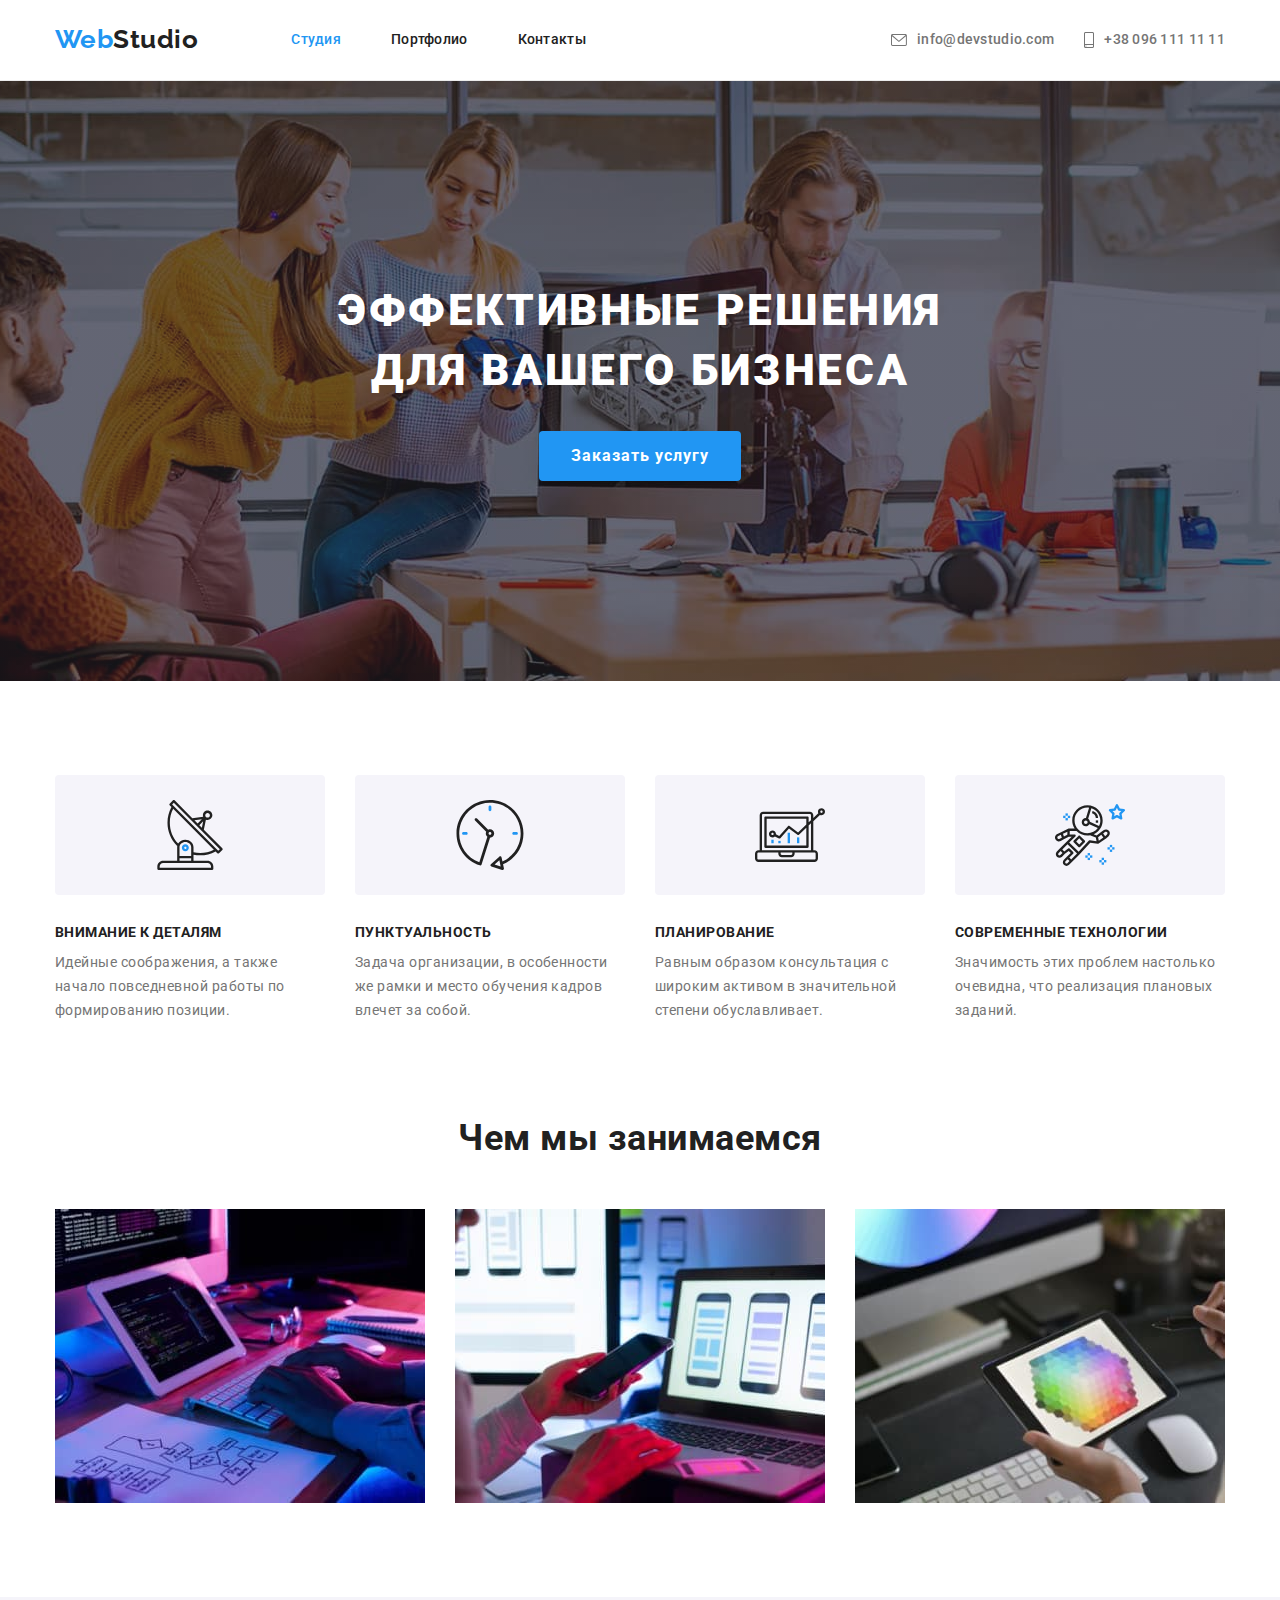
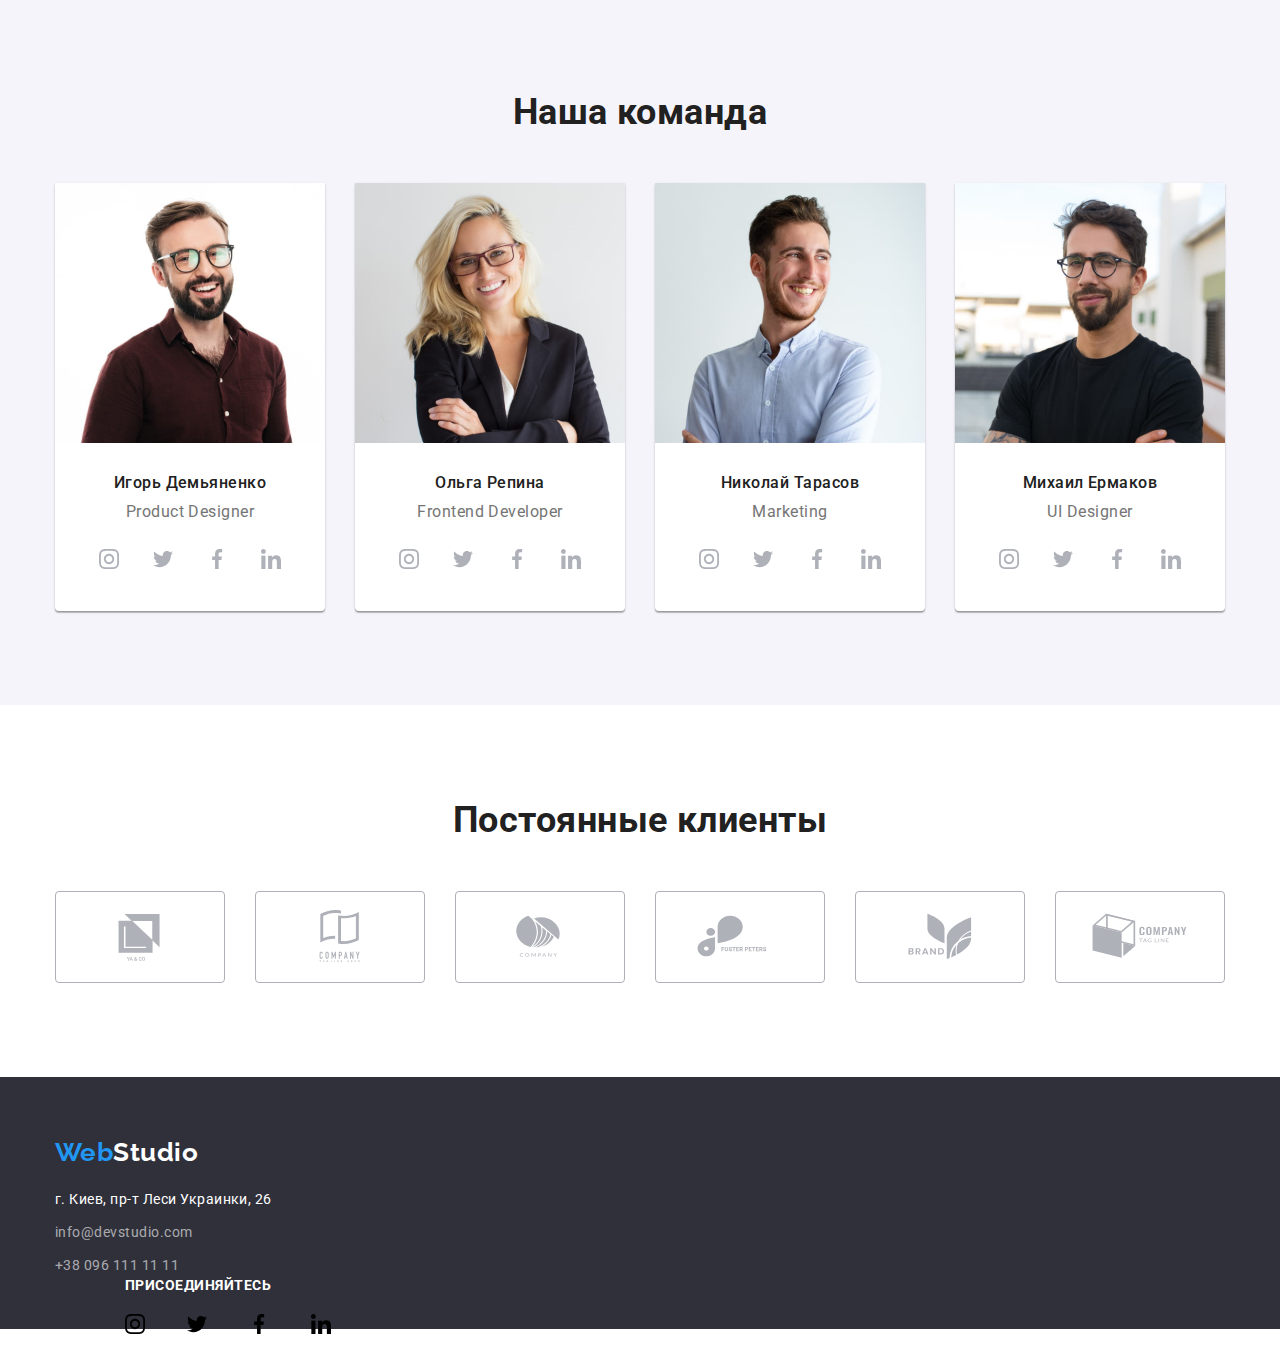
==== commit e9bc37a7: "add subtotal" ====
--- a/index.html
+++ b/index.html
@@ -364,35 +364,34 @@
                     <li>
                         <a class="footer-socials-link link" href="">
                             <svg class="footer-icon" width="20" height="20">
-                            <use href="./images/icons.svg#icon-instagram"></use>
-                        </svg>
-                        </a>
-                    </li>
-                    <li>
+									<use href="./images/icons.svg#icon-instagram"></use>
+								</svg>
+                        </a>
+                    </li>
+
+                    <li class="list footer-social">
                         <a class="footer-socials-link link" href="">
                             <svg class="footer-icon" width="20" height="20">
-                            <use href="./images/icons.svg#icon-twitter"></use>
-                        </svg>
-                        </a>
-                    </li>
-                    <li>
+									<use href="./images/icons.svg#icon-twitter"></use>
+								</svg>
+                        </a>
+                    </li>
+                    <li class="list footer-social">
                         <a class="footer-socials-link link" href="">
                             <svg class="footer-icon" width="20" height="20">
-                            <use href="./images/icons.svg#icon-facebook"></use>
-                        </svg>
-                        </a>
-                    </li>
-                    <li>
+									<use href="./images/icons.svg#icon-facebook"></use>
+								</svg>
+                        </a>
+                    </li>
+                    <li class="list footer-social">
                         <a class="footer-socials-link link" href="">
                             <svg class="footer-icon" width="20" height="20">
-                            <use href="./images/icons.svg#icon-linkedin"></use>
-                        </svg>
-                        </a>
-                    </li>
-                </ul>
-
-            </div>
-        </div>
+									<use href="./images/icons.svg#icon-linkedin"></use>
+								</svg>
+                        </a>
+                    </li>
+                </ul>
+            </div>
     </footer>
 </body>
 
--- a/css/styles.css
+++ b/css/styles.css
@@ -467,6 +467,12 @@
     margin-left: 70px;
 }
 
+.footer-socials-list {
+    display: flex;
+    justify-content: space-between;
+    align-items: center;
+}
+
 .footer-socials-title {
     font-weight: 700;
     font-size: 14px;
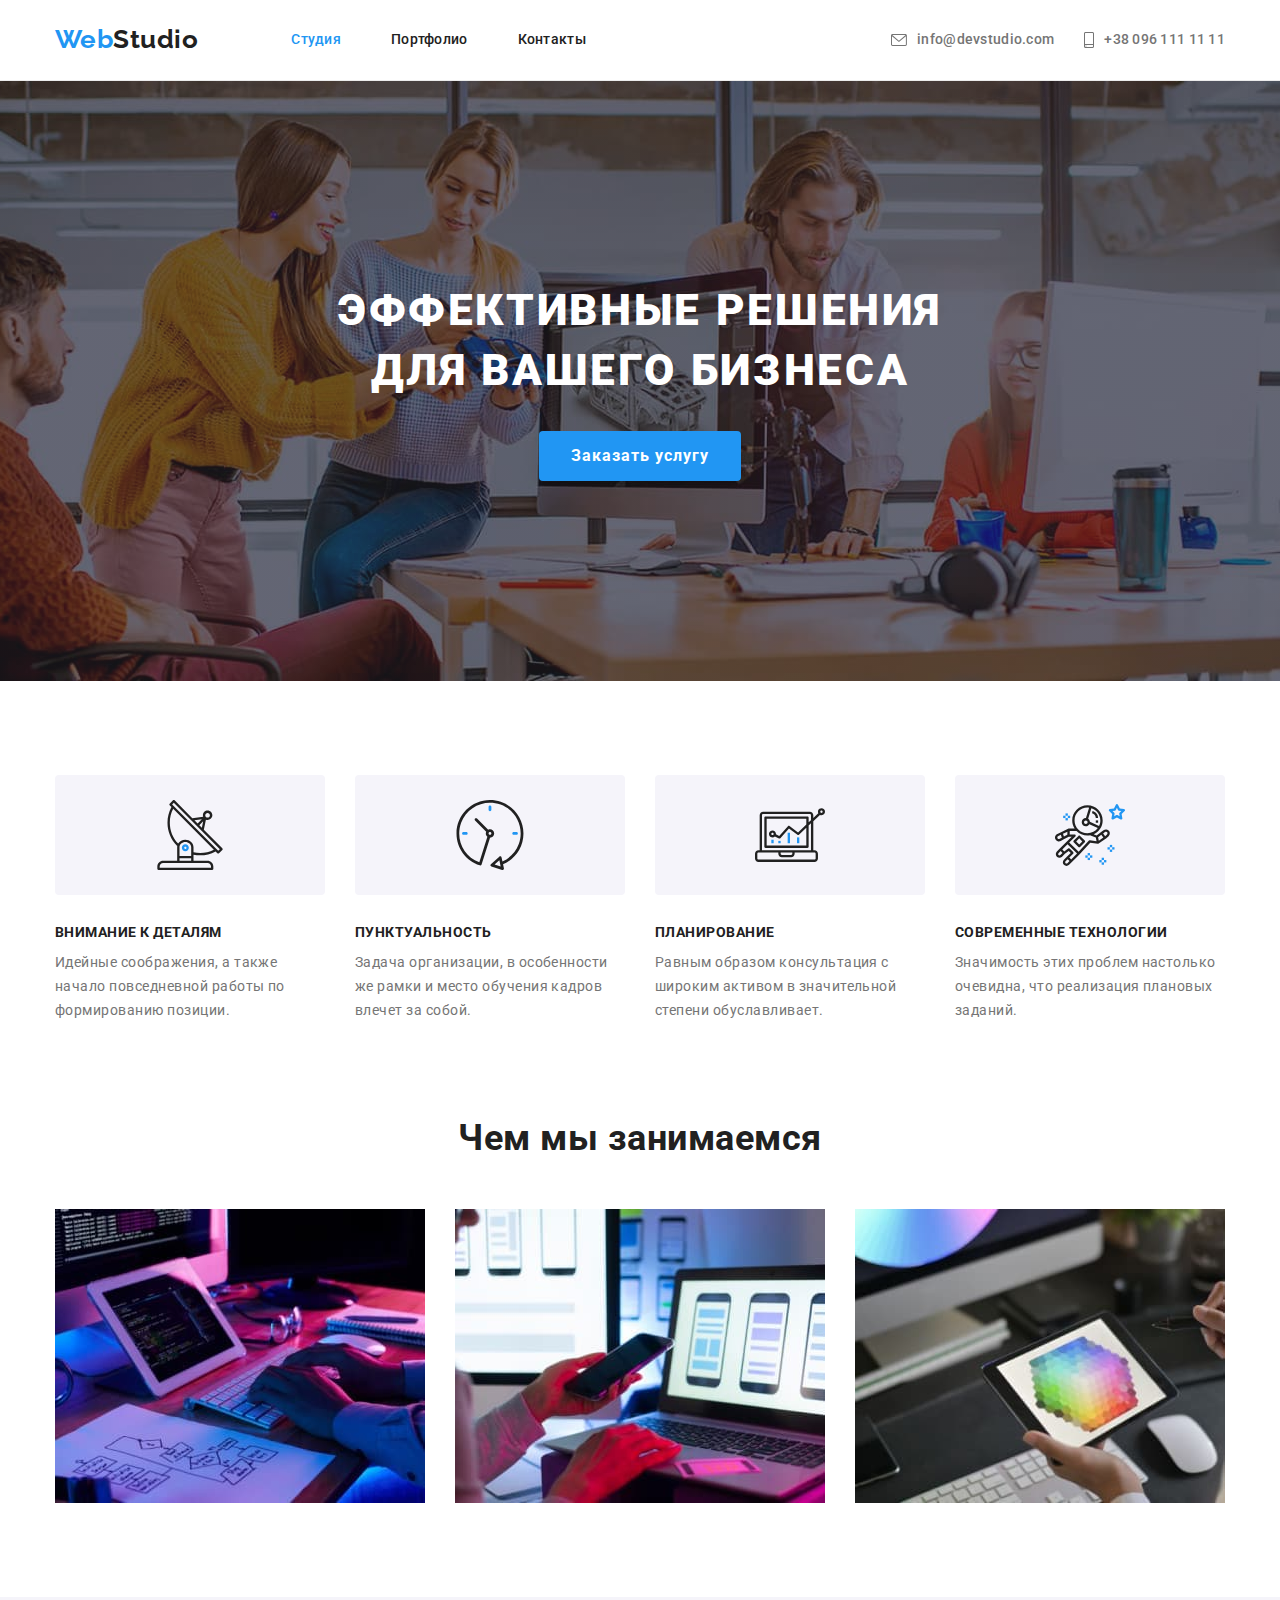
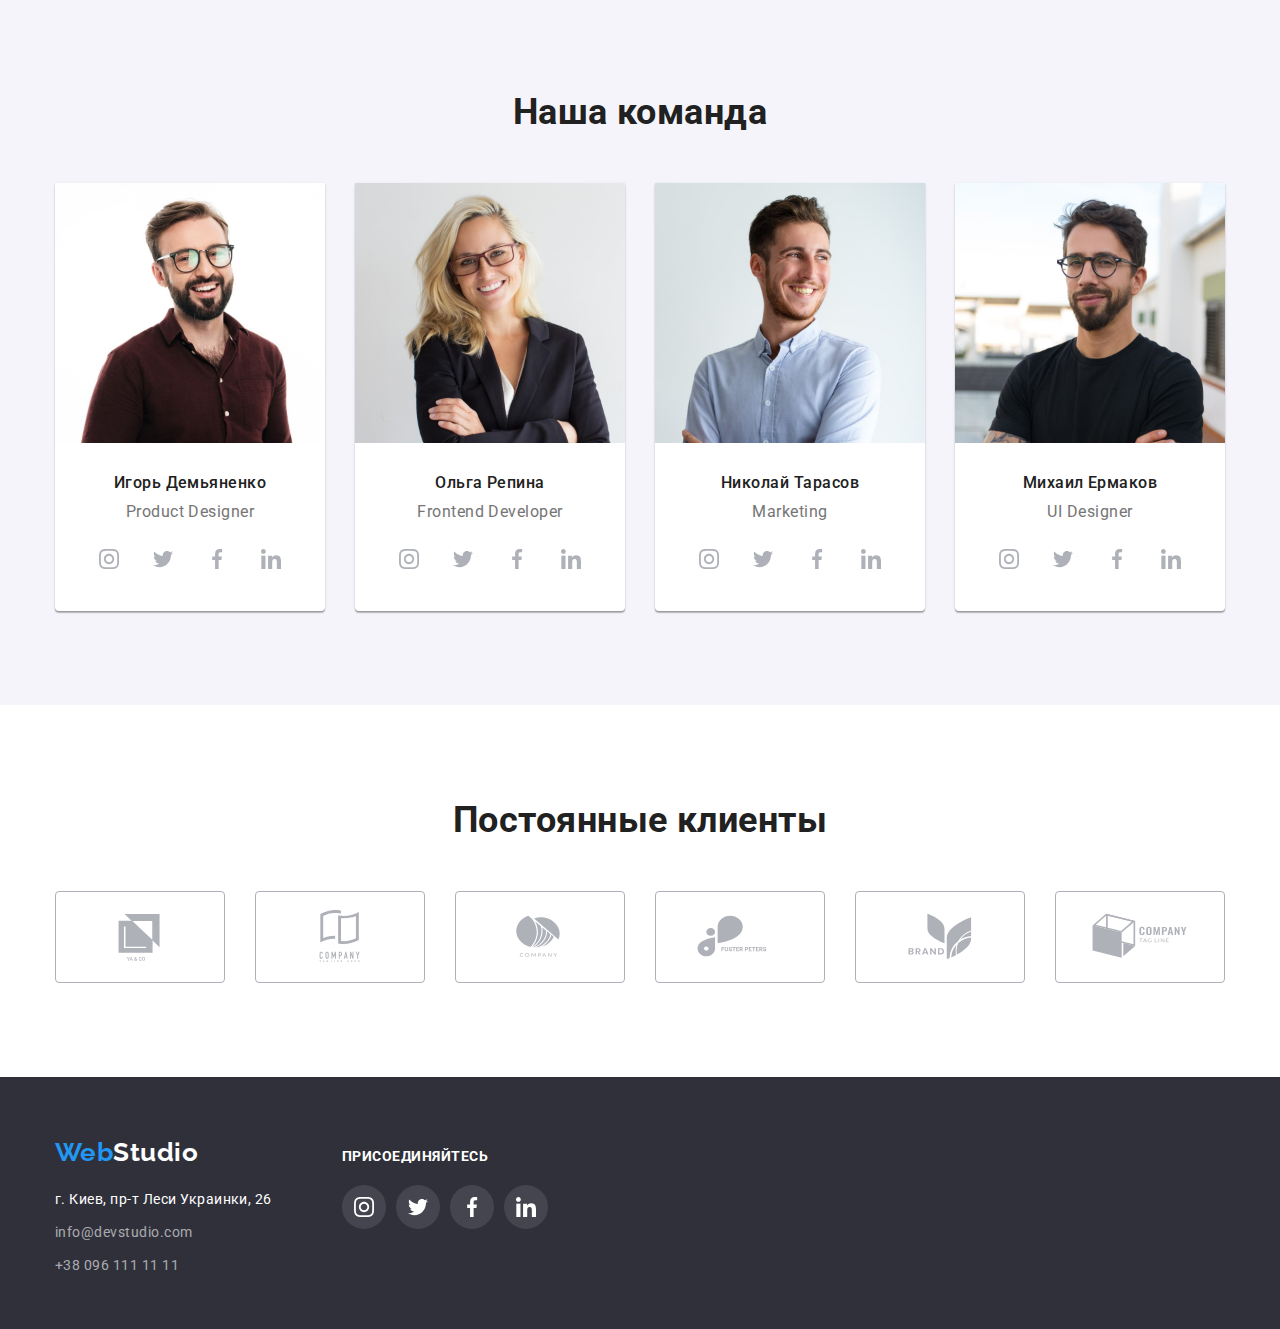
==== commit 82798222: "add footer svg + copy to portfolio" ====
--- a/index.html
+++ b/index.html
@@ -145,29 +145,29 @@
                                 <li class="list team-social">
                                     <a class="team-social-link link" href="">
                                         <svg class="team-icon" width="20" height="20">
-												<use href="./images/icons.svg#icon-instagram"></use>
-											</svg>
-                                    </a>
-                                </li>
-                                <li class="list team-social">
-                                    <a class="team-social-link link" href="">
-                                        <svg class="team-icon" width="20" height="20">
-												<use href="./images/icons.svg#icon-twitter"></use>
-											</svg>
-                                    </a>
-                                </li>
-                                <li class="list team-social">
-                                    <a class="team-social-link link" href="">
-                                        <svg class="team-icon" width="20" height="20">
-												<use href="./images/icons.svg#icon-facebook"></use>
-											</svg>
-                                    </a>
-                                </li>
-                                <li class="list team-social">
-                                    <a class="team-social-link link" href="">
-                                        <svg class="team-icon" width="20" height="20">
-												<use href="./images/icons.svg#icon-linkedin"></use>
-											</svg>
+											<use href="./images/icons.svg#icon-instagram"></use>
+										</svg>
+                                    </a>
+                                </li>
+                                <li class="list team-social">
+                                    <a class="team-social-link link" href="">
+                                        <svg class="team-icon" width="20" height="20">
+											<use href="./images/icons.svg#icon-twitter"></use>
+										</svg>
+                                    </a>
+                                </li>
+                                <li class="list team-social">
+                                    <a class="team-social-link link" href="">
+                                        <svg class="team-icon" width="20" height="20">
+											<use href="./images/icons.svg#icon-facebook"></use>
+										</svg>
+                                    </a>
+                                </li>
+                                <li class="list team-social">
+                                    <a class="team-social-link link" href="">
+                                        <svg class="team-icon" width="20" height="20">
+											<use href="./images/icons.svg#icon-linkedin"></use>
+										</svg>
                                     </a>
                                 </li>
                             </ul>
@@ -183,29 +183,29 @@
                                 <li class="list team-social">
                                     <a class="team-social-link link" href="">
                                         <svg class="team-icon" width="20" height="20">
-												<use href="./images/icons.svg#icon-instagram"></use>
-											</svg>
-                                    </a>
-                                </li>
-                                <li class="list team-social">
-                                    <a class="team-social-link link" href="">
-                                        <svg class="team-icon" width="20" height="20">
-												<use href="./images/icons.svg#icon-twitter"></use>
-											</svg>
-                                    </a>
-                                </li>
-                                <li class="list team-social">
-                                    <a class="team-social-link link" href="">
-                                        <svg class="team-icon" width="20" height="20">
-												<use href="./images/icons.svg#icon-facebook"></use>
-											</svg>
-                                    </a>
-                                </li>
-                                <li class="list team-social">
-                                    <a class="team-social-link link" href="">
-                                        <svg class="team-icon" width="20" height="20">
-												<use href="./images/icons.svg#icon-linkedin"></use>
-											</svg>
+											<use href="./images/icons.svg#icon-instagram"></use>
+										</svg>
+                                    </a>
+                                </li>
+                                <li class="list team-social">
+                                    <a class="team-social-link link" href="">
+                                        <svg class="team-icon" width="20" height="20">
+											<use href="./images/icons.svg#icon-twitter"></use>
+										</svg>
+                                    </a>
+                                </li>
+                                <li class="list team-social">
+                                    <a class="team-social-link link" href="">
+                                        <svg class="team-icon" width="20" height="20">
+											<use href="./images/icons.svg#icon-facebook"></use>
+										</svg>
+                                    </a>
+                                </li>
+                                <li class="list team-social">
+                                    <a class="team-social-link link" href="">
+                                        <svg class="team-icon" width="20" height="20">
+											<use href="./images/icons.svg#icon-linkedin"></use>
+										</svg>
                                     </a>
                                 </li>
                             </ul>
@@ -221,29 +221,29 @@
                                 <li class="list team-social">
                                     <a class="team-social-link link" href="">
                                         <svg class="team-icon" width="20" height="20">
-												<use href="./images/icons.svg#icon-instagram"></use>
-											</svg>
-                                    </a>
-                                </li>
-                                <li class="list team-social">
-                                    <a class="team-social-link link" href="">
-                                        <svg class="team-icon" width="20" height="20">
-												<use href="./images/icons.svg#icon-twitter"></use>
-											</svg>
-                                    </a>
-                                </li>
-                                <li class="list team-social">
-                                    <a class="team-social-link link" href="">
-                                        <svg class="team-icon" width="20" height="20">
-												<use href="./images/icons.svg#icon-facebook"></use>
-											</svg>
-                                    </a>
-                                </li>
-                                <li class="list team-social">
-                                    <a class="team-social-link link" href="">
-                                        <svg class="team-icon" width="20" height="20">
-												<use href="./images/icons.svg#icon-linkedin"></use>
-											</svg>
+											<use href="./images/icons.svg#icon-instagram"></use>
+										</svg>
+                                    </a>
+                                </li>
+                                <li class="list team-social">
+                                    <a class="team-social-link link" href="">
+                                        <svg class="team-icon" width="20" height="20">
+											<use href="./images/icons.svg#icon-twitter"></use>
+										</svg>
+                                    </a>
+                                </li>
+                                <li class="list team-social">
+                                    <a class="team-social-link link" href="">
+                                        <svg class="team-icon" width="20" height="20">
+											<use href="./images/icons.svg#icon-facebook"></use>
+										</svg>
+                                    </a>
+                                </li>
+                                <li class="list team-social">
+                                    <a class="team-social-link link" href="">
+                                        <svg class="team-icon" width="20" height="20">
+											<use href="./images/icons.svg#icon-linkedin"></use>
+										</svg>
                                     </a>
                                 </li>
                             </ul>
@@ -258,29 +258,29 @@
                                 <li class="list team-social">
                                     <a class="team-social-link link" href="">
                                         <svg class="team-icon" width="20" height="20">
-												<use href="./images/icons.svg#icon-instagram"></use>
-											</svg>
-                                    </a>
-                                </li>
-                                <li class="list team-social">
-                                    <a class="team-social-link link" href="">
-                                        <svg class="team-icon" width="20" height="20">
-												<use href="./images/icons.svg#icon-twitter"></use>
-											</svg>
-                                    </a>
-                                </li>
-                                <li class="list team-social">
-                                    <a class="team-social-link link" href="">
-                                        <svg class="team-icon" width="20" height="20">
-												<use href="./images/icons.svg#icon-facebook"></use>
-											</svg>
-                                    </a>
-                                </li>
-                                <li class="list team-social">
-                                    <a class="team-social-link link" href="">
-                                        <svg class="team-icon" width="20" height="20">
-												<use href="./images/icons.svg#icon-linkedin"></use>
-											</svg>
+											<use href="./images/icons.svg#icon-instagram"></use>
+										</svg>
+                                    </a>
+                                </li>
+                                <li class="list team-social">
+                                    <a class="team-social-link link" href="">
+                                        <svg class="team-icon" width="20" height="20">
+											<use href="./images/icons.svg#icon-twitter"></use>
+										</svg>
+                                    </a>
+                                </li>
+                                <li class="list team-social">
+                                    <a class="team-social-link link" href="">
+                                        <svg class="team-icon" width="20" height="20">
+											<use href="./images/icons.svg#icon-facebook"></use>
+										</svg>
+                                    </a>
+                                </li>
+                                <li class="list team-social">
+                                    <a class="team-social-link link" href="">
+                                        <svg class="team-icon" width="20" height="20">
+											<use href="./images/icons.svg#icon-linkedin"></use>
+										</svg>
                                     </a>
                                 </li>
                             </ul>
@@ -299,43 +299,43 @@
                     <li class="clients-item">
                         <a class="clients-link" href="">
                             <svg class="clients-logo">
-									<use href="./images/icons.svg#icon-logo-1"></use>
-								</svg>
-                        </a>
-                    </li>
-                    <li class="clients-item">
-                        <a class="clients-link" href="">
-                            <svg class="clients-logo">
-									<use href="./images/icons.svg#icon-logo-2"></use>
-								</svg>
-                        </a>
-                    </li>
-                    <li class="clients-item">
-                        <a class="clients-link" href="">
-                            <svg class="clients-logo">
-									<use href="./images/icons.svg#icon-logo-3"></use>
-								</svg>
-                        </a>
-                    </li>
-                    <li class="clients-item">
-                        <a class="clients-link" href="">
-                            <svg class="clients-logo">
-									<use href="./images/icons.svg#icon-logo-4"></use>
-								</svg>
-                        </a>
-                    </li>
-                    <li class="clients-item">
-                        <a class="clients-link" href="">
-                            <svg class="clients-logo">
-									<use href="./images/icons.svg#icon-logo-5"></use>
-								</svg>
-                        </a>
-                    </li>
-                    <li class="clients-item">
-                        <a class="clients-link" href="">
-                            <svg class="clients-logo">
-									<use href="./images/icons.svg#icon-logo-6"></use>
-								</svg>
+								<use href="./images/icons.svg#icon-logo-1"></use>
+							</svg>
+                        </a>
+                    </li>
+                    <li class="clients-item">
+                        <a class="clients-link" href="">
+                            <svg class="clients-logo">
+								<use href="./images/icons.svg#icon-logo-2"></use>
+							</svg>
+                        </a>
+                    </li>
+                    <li class="clients-item">
+                        <a class="clients-link" href="">
+                            <svg class="clients-logo">
+								<use href="./images/icons.svg#icon-logo-3"></use>
+							</svg>
+                        </a>
+                    </li>
+                    <li class="clients-item">
+                        <a class="clients-link" href="">
+                            <svg class="clients-logo">
+								<use href="./images/icons.svg#icon-logo-4"></use>
+							</svg>
+                        </a>
+                    </li>
+                    <li class="clients-item">
+                        <a class="clients-link" href="">
+                            <svg class="clients-logo">
+								<use href="./images/icons.svg#icon-logo-5"></use>
+							</svg>
+                        </a>
+                    </li>
+                    <li class="clients-item">
+                        <a class="clients-link" href="">
+                            <svg class="clients-logo">
+								<use href="./images/icons.svg#icon-logo-6"></use>
+							</svg>
                         </a>
                     </li>
 
@@ -344,54 +344,57 @@
 
     <!-- section footer -->
     <footer class="footer">
-        <div class="container">
-            <a href="./index.html" lang="en" class="footer-logo link">Web<span class="logo-accent-footer">Studio</span>
-        </a>
-            <address>
-            <ul>
-            <li class="footer-map list footer-adress">г. Киев, пр-т Леси Украинки, 26</li>
-            <li class="list footer-adress">
-                <a href="mailto:info@devstudio.com" class="footer-contact link">info@devstudio.com</a>
-            </li>
-            <li class="list footer-adress">
-                <a href="tel:+380961111111" class="footer-contact link">+38 096 111 11 11</a>
-            </li>
-            </ul>
-        </address>
+        <div class="container footer-container">
+            <div>
+                <a href="./index.html" lang="en" class="footer-logo link">Web<span class="logo-accent-footer">Studio</span>
+                </a>
+                <address>
+                    <ul>
+                        <li class="footer-map list footer-adress">г. Киев, пр-т Леси Украинки, 26</li>
+                        <li class="list footer-adress">
+                            <a href="mailto:info@devstudio.com" class="footer-contact link">info@devstudio.com</a>
+                        </li>
+                        <li class="list footer-adress">
+                            <a href="tel:+380961111111" class="footer-contact link">+38 096 111 11 11</a>
+                        </li>
+                    </ul>
+                </address>
+            </div>
+
             <div class="footer-socials">
                 <h3 class="footer-socials-title">присоединяйтесь</h3>
                 <ul class="footer-socials-list list">
                     <li>
                         <a class="footer-socials-link link" href="">
                             <svg class="footer-icon" width="20" height="20">
-									<use href="./images/icons.svg#icon-instagram"></use>
-								</svg>
-                        </a>
-                    </li>
-
+								<use href="./images/icons.svg#icon-instagram"></use>
+							</svg>
+                        </a>
+                    </li>
                     <li class="list footer-social">
                         <a class="footer-socials-link link" href="">
                             <svg class="footer-icon" width="20" height="20">
-									<use href="./images/icons.svg#icon-twitter"></use>
-								</svg>
+								<use href="./images/icons.svg#icon-twitter"></use>
+							</svg>
                         </a>
                     </li>
                     <li class="list footer-social">
                         <a class="footer-socials-link link" href="">
                             <svg class="footer-icon" width="20" height="20">
-									<use href="./images/icons.svg#icon-facebook"></use>
-								</svg>
+								<use href="./images/icons.svg#icon-facebook"></use>
+							</svg>
                         </a>
                     </li>
                     <li class="list footer-social">
                         <a class="footer-socials-link link" href="">
                             <svg class="footer-icon" width="20" height="20">
-									<use href="./images/icons.svg#icon-linkedin"></use>
-								</svg>
+								<use href="./images/icons.svg#icon-linkedin"></use>
+							</svg>
                         </a>
                     </li>
                 </ul>
             </div>
+        </div>
     </footer>
 </body>
 
--- a/css/styles.css
+++ b/css/styles.css
@@ -433,7 +433,7 @@
     padding-top: 60px;
     padding-bottom: 60px;
     background-color: var(--footer-bg-color);
-    height: 252px;
+    height: 252px; 
 }
 
 .footer-map {
@@ -461,6 +461,11 @@
     color: var(--accent-color);
 }
 
+.footer-container {
+    display: flex;
+    align-items: baseline;
+}
+
 .footer-socials {
     width: 206px;
     height: 80px;
@@ -482,6 +487,25 @@
     text-transform: uppercase;
 }
 
+.footer-socials-link {
+    display: block;
+    border-radius: 50%;
+	width: 44px;
+	height: 44px;
+
+    display: flex;
+	justify-content: center;
+    align-items: center;
+
+    background-color: rgba(255, 255, 255, 0.1);
+	fill: var(--primary-white-color);
+}
+
+.footer-socials-link:hover,
+.footer-socials-link:focus {
+	background-color: var(--accent-color);
+}
+
 
 /* --------------------- Портфолищ--------------------- */
 
@@ -498,15 +522,12 @@
 
 .button-works {
     padding: 6px 22px;
-    color: var(--title-text-color);
     font-family: Roboto, sans-serif;
     font-weight: 500;
     font-size: 16px;
     line-height: 1.62;
     border: none;
-    background-color: var(--button-bg-color);
     border-radius: 4px;
-    box-shadow: 0px 4px 4px rgba(0, 0, 0, 0.15);
 }
 
 .button-works:hover,
@@ -518,6 +539,7 @@
 .button-current {
     color: var(--primary-white-color);
     background-color: var(--accent-color);
+    box-shadow: 0px 3px 1px rgb(0 0 0 / 10%), 0px 1px 2px rgb(0 0 0 / 8%), 0px 2px 2px rgb(0 0 0 / 12%);
 }
 
 
@@ -535,6 +557,9 @@
     font-size: 18px;
     line-height: 2;
     letter-spacing: 0.06em;
+    margin: 0;
+    margin-bottom: 4px;
+    color: var(--title-text-color);
 }
 
 .portfolio-text {
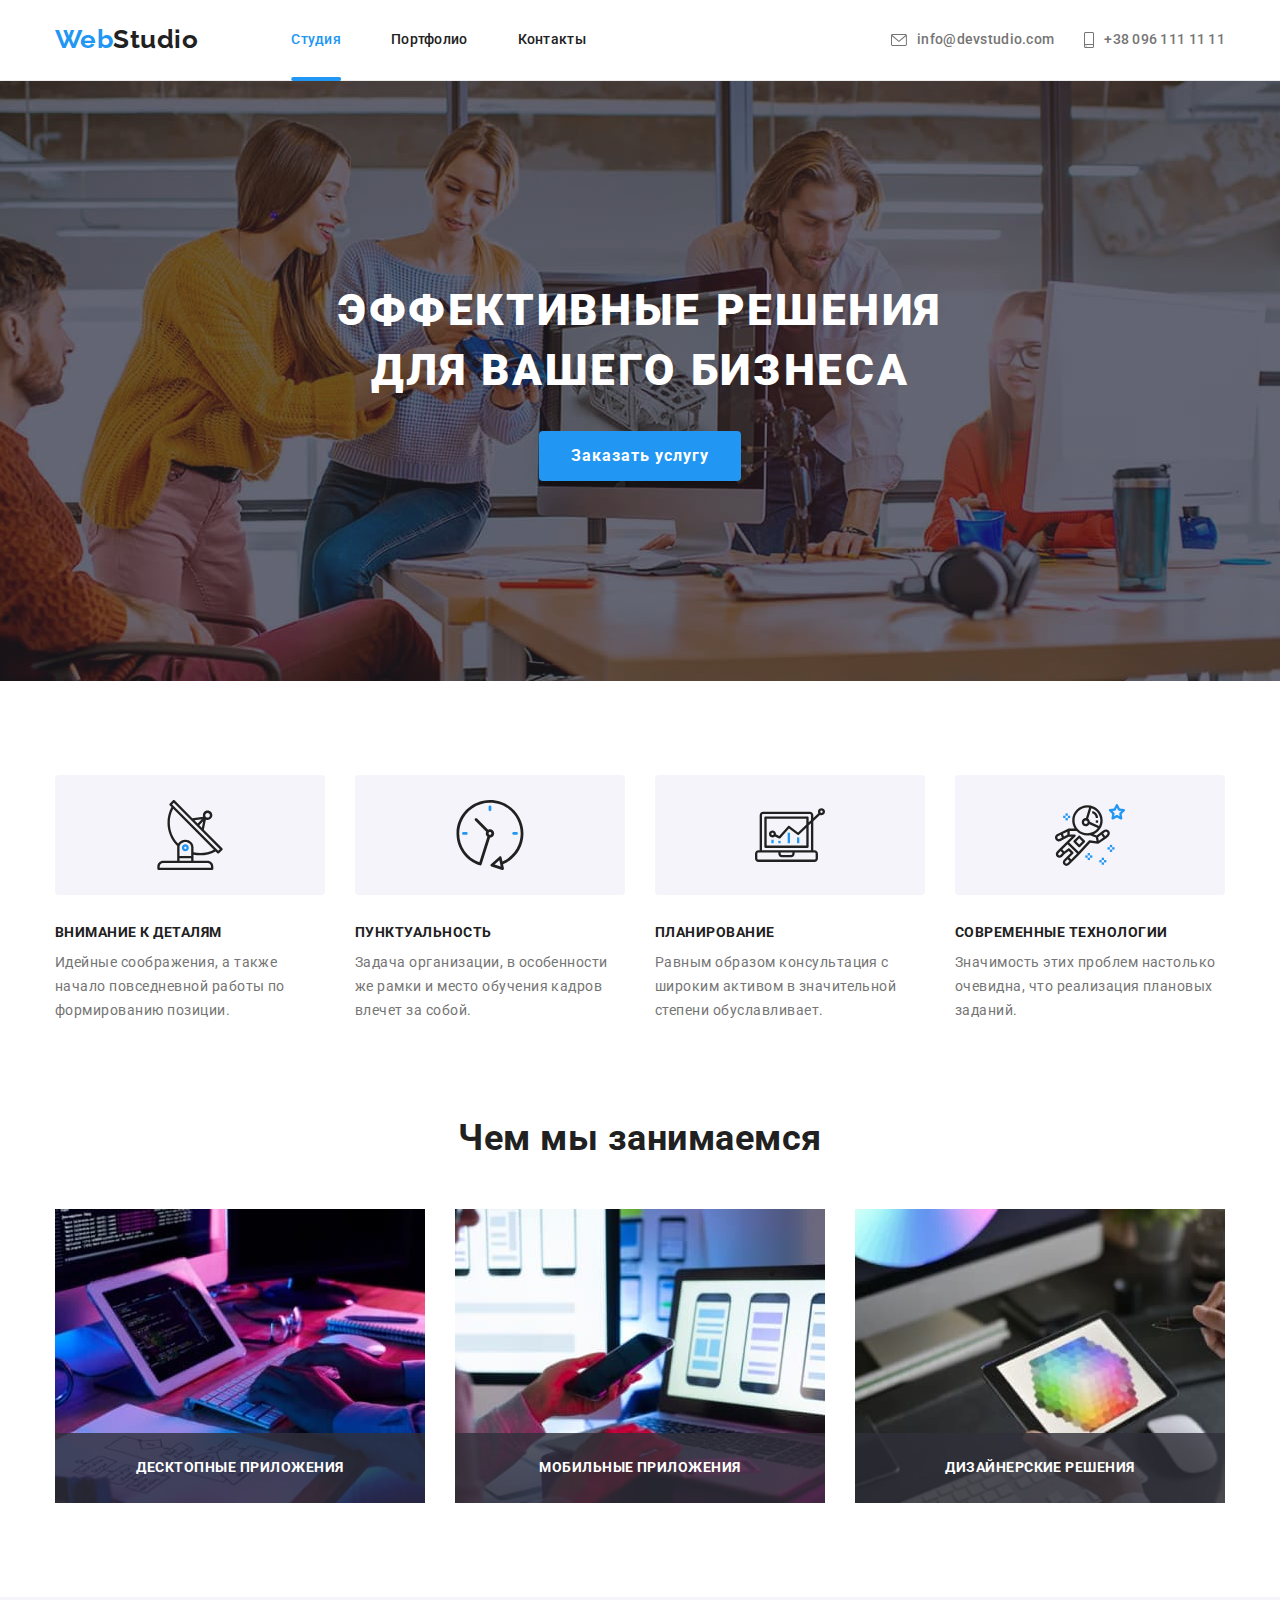
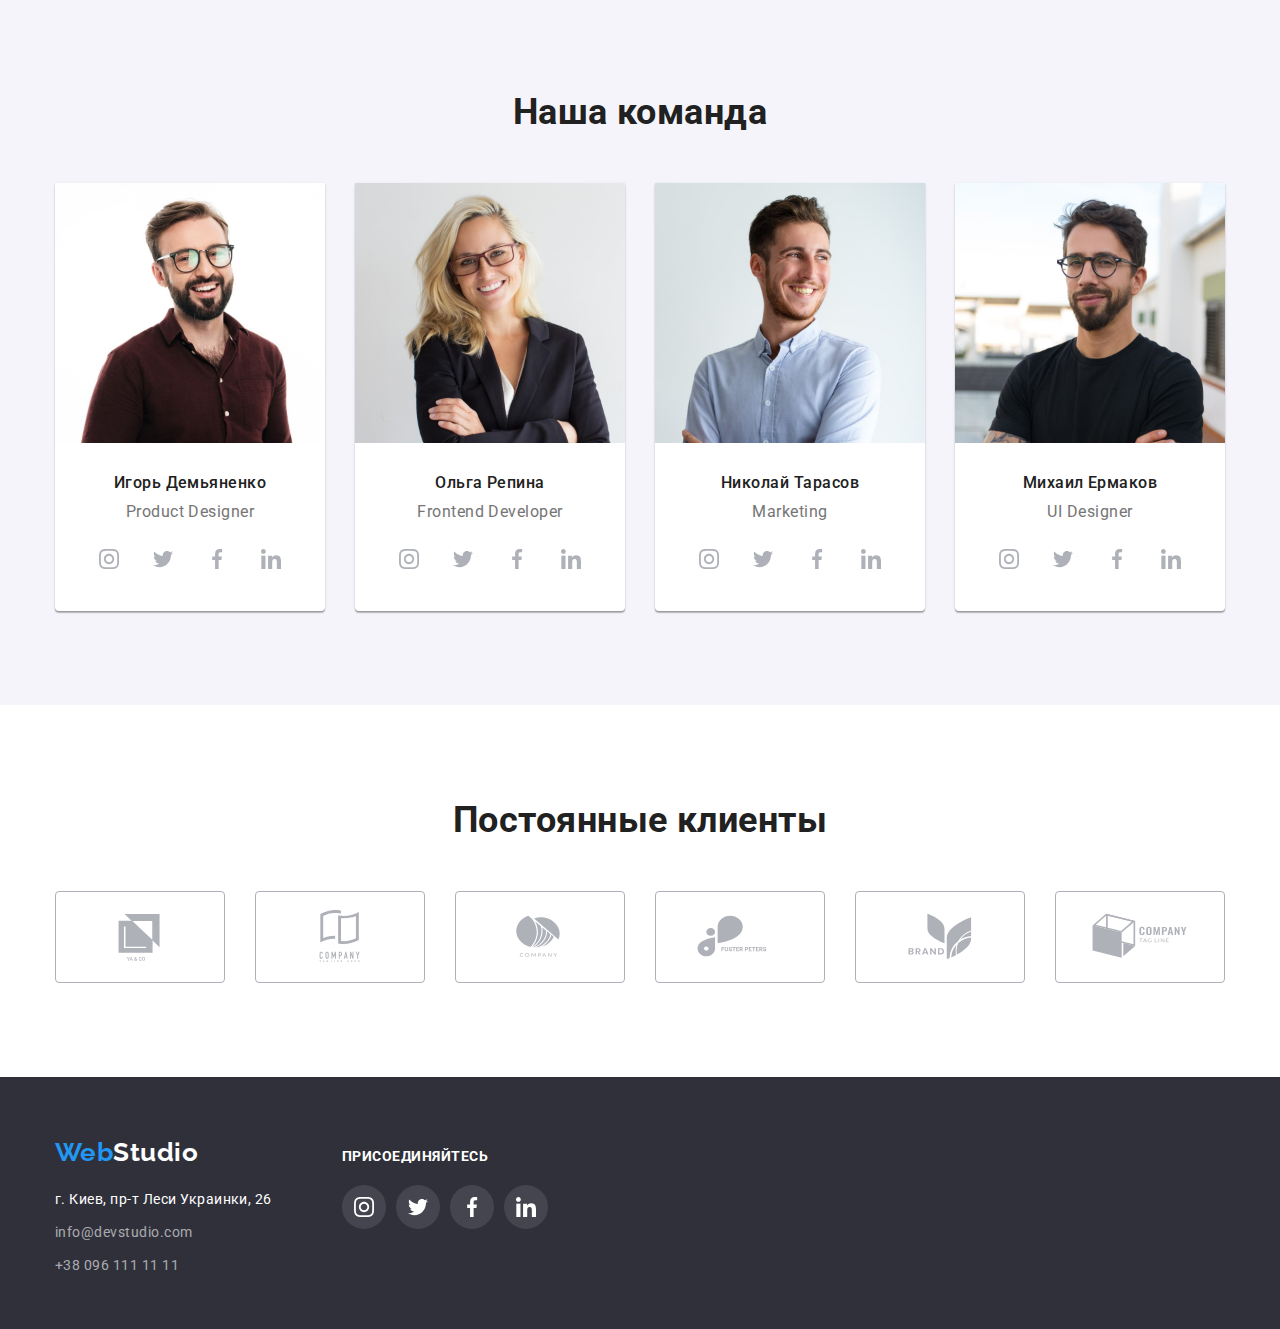
==== commit 7c0ff94b: "add site-nav-text.current + wedo-backdrop-text" ====
--- a/index.html
+++ b/index.html
@@ -8,7 +8,9 @@
     <title>WebStudio</title>
     <link rel="preconnect" href="https://fonts.googleapis.com" />
     <link rel="preconnect" href="https://fonts.gstatic.com" crossorigin />
-    <link href="https://fonts.googleapis.com/css2?family=Raleway:wght@700&family=Roboto:wght@400;500;700;900&display=swap" rel="stylesheet" />
+    <link
+        href="https://fonts.googleapis.com/css2?family=Raleway:wght@700&family=Roboto:wght@400;500;700;900&display=swap"
+        rel="stylesheet" />
     <link rel="stylesheet" href="./css/modern-normalize.css" />
     <link rel="stylesheet" href="./css/styles.css" />
 </head>
@@ -34,16 +36,18 @@
             <ul class="flex-nav-contact list">
                 <li class="nav-contact-item">
                     <a href="mailto:info@devstudio.com" class="link site-contact">
-                        <svg class="nav-icons" width="16" height="12"> 
-                            <use href="./images/icons.svg#icon-mail"><use>
-						</svg> info@devstudio.com
+                        <svg class="nav-icons" width="16" height="12">
+                            <use href="./images/icons.svg#icon-mail"></use>
+                        </svg>
+                        info@devstudio.com
                     </a>
                 </li>
                 <li class="nav-contact-item">
                     <a href="tel:+380961111111" class="link site-contact">
-                        <svg class="nav-icons" width="10" height="16"> 
-                            <use href="./images/icons.svg#icon-smartphone"><use>
-						</svg> +38 096 111 11 11</a>
+                        <svg class="nav-icons" width="10" height="16">
+                            <use href="./images/icons.svg#icon-smartphone"></use>
+                        </svg>
+                        +38 096 111 11 11</a>
                 </li>
             </ul>
         </div>
@@ -54,7 +58,8 @@
         <section class="hero section">
             <div class="container">
                 <h1 class="hero-title">
-                    Эффективные решения <br /> для вашего бизнеса
+                    Эффективные решения <br />
+                    для вашего бизнеса
                 </h1>
                 <button type="button" class="hero-button pointer">Заказать услугу</button>
             </div>
@@ -67,9 +72,9 @@
                 <ul class="advantages-list list">
                     <li class="advantages-item">
                         <div class="advantages-box">
-                            <svg class="advantages-icons"> 
-                            <use href="./images/icons.svg#icon-antenna"><use>
-						</svg>
+                            <svg class="advantages-icons">
+                                <use href="./images/icons.svg#icon-antenna"></use>
+                            </svg>
                         </div>
                         <h3 class="advantages-title">Внимание к деталям</h3>
                         <p class="advantages-text">
@@ -78,9 +83,9 @@
                     </li>
                     <li class="advantages-item">
                         <div class="advantages-box">
-                            <svg class="advantages-icons"> 
-                            <use href="./images/icons.svg#icon-clock"><use>
-						</svg>
+                            <svg class="advantages-icons">
+                                <use href="./images/icons.svg#icon-clock"></use>
+                            </svg>
                         </div>
                         <h3 class="advantages-title">Пунктуальность</h3>
                         <p class="advantages-text">
@@ -89,9 +94,9 @@
                     </li>
                     <li class="advantages-item">
                         <div class="advantages-box">
-                            <svg class="advantages-icons"> 
-                            <use href="./images/icons.svg#icon-diagram"><use>
-						</svg>
+                            <svg class="advantages-icons">
+                                <use href="./images/icons.svg#icon-diagram"></use>
+                            </svg>
                         </div>
                         <h3 class="advantages-title">Планирование</h3>
                         <p class="advantages-text">
@@ -100,9 +105,9 @@
                     </li>
                     <li class="advantages-item">
                         <div class="advantages-box">
-                            <svg class="advantages-icons"> 
-                            <use href="./images/icons.svg#icon-astronaut"><use>
-						</svg>
+                            <svg class="advantages-icons">
+                                <use href="./images/icons.svg#icon-astronaut"></use>
+                            </svg>
                         </div>
                         <h3 class="advantages-title">Современные технологии</h3>
                         <p class="advantages-text">
@@ -120,12 +125,21 @@
                 <ul class="wedo-list list">
                     <li class="wedo-item">
                         <img src="./images/box1.jpg" alt="печатает на клавиатуре" width="370" />
+                        <div class="wedo-backdrop">
+                            <p class="wedo-backdrop-text">Десктопные приложения</p>
+                        </div>
                     </li>
                     <li class="wedo-item">
                         <img src="./images/box2.jpg" alt="пульт в руках" width="370" />
+                        <div class="wedo-backdrop">
+                            <p class="wedo-backdrop-text">Мобильные приложения</p>
+                        </div>
                     </li>
                     <li class="wedo-item">
                         <img src="./images/box3.jpg" alt="планшет" width="370" />
+                        <div class="wedo-backdrop">
+                            <p class="wedo-backdrop-text">Дизайнерские решения</p>
+                        </div>
                     </li>
                 </ul>
             </div>
@@ -145,29 +159,29 @@
                                 <li class="list team-social">
                                     <a class="team-social-link link" href="">
                                         <svg class="team-icon" width="20" height="20">
-											<use href="./images/icons.svg#icon-instagram"></use>
-										</svg>
-                                    </a>
-                                </li>
-                                <li class="list team-social">
-                                    <a class="team-social-link link" href="">
-                                        <svg class="team-icon" width="20" height="20">
-											<use href="./images/icons.svg#icon-twitter"></use>
-										</svg>
-                                    </a>
-                                </li>
-                                <li class="list team-social">
-                                    <a class="team-social-link link" href="">
-                                        <svg class="team-icon" width="20" height="20">
-											<use href="./images/icons.svg#icon-facebook"></use>
-										</svg>
-                                    </a>
-                                </li>
-                                <li class="list team-social">
-                                    <a class="team-social-link link" href="">
-                                        <svg class="team-icon" width="20" height="20">
-											<use href="./images/icons.svg#icon-linkedin"></use>
-										</svg>
+                                            <use href="./images/icons.svg#icon-instagram"></use>
+                                        </svg>
+                                    </a>
+                                </li>
+                                <li class="list team-social">
+                                    <a class="team-social-link link" href="">
+                                        <svg class="team-icon" width="20" height="20">
+                                            <use href="./images/icons.svg#icon-twitter"></use>
+                                        </svg>
+                                    </a>
+                                </li>
+                                <li class="list team-social">
+                                    <a class="team-social-link link" href="">
+                                        <svg class="team-icon" width="20" height="20">
+                                            <use href="./images/icons.svg#icon-facebook"></use>
+                                        </svg>
+                                    </a>
+                                </li>
+                                <li class="list team-social">
+                                    <a class="team-social-link link" href="">
+                                        <svg class="team-icon" width="20" height="20">
+                                            <use href="./images/icons.svg#icon-linkedin"></use>
+                                        </svg>
                                     </a>
                                 </li>
                             </ul>
@@ -183,29 +197,29 @@
                                 <li class="list team-social">
                                     <a class="team-social-link link" href="">
                                         <svg class="team-icon" width="20" height="20">
-											<use href="./images/icons.svg#icon-instagram"></use>
-										</svg>
-                                    </a>
-                                </li>
-                                <li class="list team-social">
-                                    <a class="team-social-link link" href="">
-                                        <svg class="team-icon" width="20" height="20">
-											<use href="./images/icons.svg#icon-twitter"></use>
-										</svg>
-                                    </a>
-                                </li>
-                                <li class="list team-social">
-                                    <a class="team-social-link link" href="">
-                                        <svg class="team-icon" width="20" height="20">
-											<use href="./images/icons.svg#icon-facebook"></use>
-										</svg>
-                                    </a>
-                                </li>
-                                <li class="list team-social">
-                                    <a class="team-social-link link" href="">
-                                        <svg class="team-icon" width="20" height="20">
-											<use href="./images/icons.svg#icon-linkedin"></use>
-										</svg>
+                                            <use href="./images/icons.svg#icon-instagram"></use>
+                                        </svg>
+                                    </a>
+                                </li>
+                                <li class="list team-social">
+                                    <a class="team-social-link link" href="">
+                                        <svg class="team-icon" width="20" height="20">
+                                            <use href="./images/icons.svg#icon-twitter"></use>
+                                        </svg>
+                                    </a>
+                                </li>
+                                <li class="list team-social">
+                                    <a class="team-social-link link" href="">
+                                        <svg class="team-icon" width="20" height="20">
+                                            <use href="./images/icons.svg#icon-facebook"></use>
+                                        </svg>
+                                    </a>
+                                </li>
+                                <li class="list team-social">
+                                    <a class="team-social-link link" href="">
+                                        <svg class="team-icon" width="20" height="20">
+                                            <use href="./images/icons.svg#icon-linkedin"></use>
+                                        </svg>
                                     </a>
                                 </li>
                             </ul>
@@ -221,29 +235,29 @@
                                 <li class="list team-social">
                                     <a class="team-social-link link" href="">
                                         <svg class="team-icon" width="20" height="20">
-											<use href="./images/icons.svg#icon-instagram"></use>
-										</svg>
-                                    </a>
-                                </li>
-                                <li class="list team-social">
-                                    <a class="team-social-link link" href="">
-                                        <svg class="team-icon" width="20" height="20">
-											<use href="./images/icons.svg#icon-twitter"></use>
-										</svg>
-                                    </a>
-                                </li>
-                                <li class="list team-social">
-                                    <a class="team-social-link link" href="">
-                                        <svg class="team-icon" width="20" height="20">
-											<use href="./images/icons.svg#icon-facebook"></use>
-										</svg>
-                                    </a>
-                                </li>
-                                <li class="list team-social">
-                                    <a class="team-social-link link" href="">
-                                        <svg class="team-icon" width="20" height="20">
-											<use href="./images/icons.svg#icon-linkedin"></use>
-										</svg>
+                                            <use href="./images/icons.svg#icon-instagram"></use>
+                                        </svg>
+                                    </a>
+                                </li>
+                                <li class="list team-social">
+                                    <a class="team-social-link link" href="">
+                                        <svg class="team-icon" width="20" height="20">
+                                            <use href="./images/icons.svg#icon-twitter"></use>
+                                        </svg>
+                                    </a>
+                                </li>
+                                <li class="list team-social">
+                                    <a class="team-social-link link" href="">
+                                        <svg class="team-icon" width="20" height="20">
+                                            <use href="./images/icons.svg#icon-facebook"></use>
+                                        </svg>
+                                    </a>
+                                </li>
+                                <li class="list team-social">
+                                    <a class="team-social-link link" href="">
+                                        <svg class="team-icon" width="20" height="20">
+                                            <use href="./images/icons.svg#icon-linkedin"></use>
+                                        </svg>
                                     </a>
                                 </li>
                             </ul>
@@ -258,29 +272,29 @@
                                 <li class="list team-social">
                                     <a class="team-social-link link" href="">
                                         <svg class="team-icon" width="20" height="20">
-											<use href="./images/icons.svg#icon-instagram"></use>
-										</svg>
-                                    </a>
-                                </li>
-                                <li class="list team-social">
-                                    <a class="team-social-link link" href="">
-                                        <svg class="team-icon" width="20" height="20">
-											<use href="./images/icons.svg#icon-twitter"></use>
-										</svg>
-                                    </a>
-                                </li>
-                                <li class="list team-social">
-                                    <a class="team-social-link link" href="">
-                                        <svg class="team-icon" width="20" height="20">
-											<use href="./images/icons.svg#icon-facebook"></use>
-										</svg>
-                                    </a>
-                                </li>
-                                <li class="list team-social">
-                                    <a class="team-social-link link" href="">
-                                        <svg class="team-icon" width="20" height="20">
-											<use href="./images/icons.svg#icon-linkedin"></use>
-										</svg>
+                                            <use href="./images/icons.svg#icon-instagram"></use>
+                                        </svg>
+                                    </a>
+                                </li>
+                                <li class="list team-social">
+                                    <a class="team-social-link link" href="">
+                                        <svg class="team-icon" width="20" height="20">
+                                            <use href="./images/icons.svg#icon-twitter"></use>
+                                        </svg>
+                                    </a>
+                                </li>
+                                <li class="list team-social">
+                                    <a class="team-social-link link" href="">
+                                        <svg class="team-icon" width="20" height="20">
+                                            <use href="./images/icons.svg#icon-facebook"></use>
+                                        </svg>
+                                    </a>
+                                </li>
+                                <li class="list team-social">
+                                    <a class="team-social-link link" href="">
+                                        <svg class="team-icon" width="20" height="20">
+                                            <use href="./images/icons.svg#icon-linkedin"></use>
+                                        </svg>
                                     </a>
                                 </li>
                             </ul>
@@ -291,7 +305,6 @@
         </section>
 
         <!-- section clients -->
-        </section>
         <section class="section">
             <div class="container">
                 <h2 class="title clients-title">Постоянные клиенты</h2>
@@ -299,54 +312,56 @@
                     <li class="clients-item">
                         <a class="clients-link" href="">
                             <svg class="clients-logo">
-								<use href="./images/icons.svg#icon-logo-1"></use>
-							</svg>
-                        </a>
-                    </li>
-                    <li class="clients-item">
-                        <a class="clients-link" href="">
-                            <svg class="clients-logo">
-								<use href="./images/icons.svg#icon-logo-2"></use>
-							</svg>
-                        </a>
-                    </li>
-                    <li class="clients-item">
-                        <a class="clients-link" href="">
-                            <svg class="clients-logo">
-								<use href="./images/icons.svg#icon-logo-3"></use>
-							</svg>
-                        </a>
-                    </li>
-                    <li class="clients-item">
-                        <a class="clients-link" href="">
-                            <svg class="clients-logo">
-								<use href="./images/icons.svg#icon-logo-4"></use>
-							</svg>
-                        </a>
-                    </li>
-                    <li class="clients-item">
-                        <a class="clients-link" href="">
-                            <svg class="clients-logo">
-								<use href="./images/icons.svg#icon-logo-5"></use>
-							</svg>
-                        </a>
-                    </li>
-                    <li class="clients-item">
-                        <a class="clients-link" href="">
-                            <svg class="clients-logo">
-								<use href="./images/icons.svg#icon-logo-6"></use>
-							</svg>
-                        </a>
-                    </li>
-
-
+                                <use href="./images/icons.svg#icon-logo-1"></use>
+                            </svg>
+                        </a>
+                    </li>
+                    <li class="clients-item">
+                        <a class="clients-link" href="">
+                            <svg class="clients-logo">
+                                <use href="./images/icons.svg#icon-logo-2"></use>
+                            </svg>
+                        </a>
+                    </li>
+                    <li class="clients-item">
+                        <a class="clients-link" href="">
+                            <svg class="clients-logo">
+                                <use href="./images/icons.svg#icon-logo-3"></use>
+                            </svg>
+                        </a>
+                    </li>
+                    <li class="clients-item">
+                        <a class="clients-link" href="">
+                            <svg class="clients-logo">
+                                <use href="./images/icons.svg#icon-logo-4"></use>
+                            </svg>
+                        </a>
+                    </li>
+                    <li class="clients-item">
+                        <a class="clients-link" href="">
+                            <svg class="clients-logo">
+                                <use href="./images/icons.svg#icon-logo-5"></use>
+                            </svg>
+                        </a>
+                    </li>
+                    <li class="clients-item">
+                        <a class="clients-link" href="">
+                            <svg class="clients-logo">
+                                <use href="./images/icons.svg#icon-logo-6"></use>
+                            </svg>
+                        </a>
+                    </li>
+                </ul>
+            </div>
+        </section>
     </main>
 
     <!-- section footer -->
     <footer class="footer">
         <div class="container footer-container">
             <div>
-                <a href="./index.html" lang="en" class="footer-logo link">Web<span class="logo-accent-footer">Studio</span>
+                <a href="./index.html" lang="en" class="footer-logo link">Web<span
+                        class="logo-accent-footer">Studio</span>
                 </a>
                 <address>
                     <ul>
@@ -367,29 +382,29 @@
                     <li>
                         <a class="footer-socials-link link" href="">
                             <svg class="footer-icon" width="20" height="20">
-								<use href="./images/icons.svg#icon-instagram"></use>
-							</svg>
+                                <use href="./images/icons.svg#icon-instagram"></use>
+                            </svg>
                         </a>
                     </li>
                     <li class="list footer-social">
                         <a class="footer-socials-link link" href="">
                             <svg class="footer-icon" width="20" height="20">
-								<use href="./images/icons.svg#icon-twitter"></use>
-							</svg>
+                                <use href="./images/icons.svg#icon-twitter"></use>
+                            </svg>
                         </a>
                     </li>
                     <li class="list footer-social">
                         <a class="footer-socials-link link" href="">
                             <svg class="footer-icon" width="20" height="20">
-								<use href="./images/icons.svg#icon-facebook"></use>
-							</svg>
+                                <use href="./images/icons.svg#icon-facebook"></use>
+                            </svg>
                         </a>
                     </li>
                     <li class="list footer-social">
                         <a class="footer-socials-link link" href="">
                             <svg class="footer-icon" width="20" height="20">
-								<use href="./images/icons.svg#icon-linkedin"></use>
-							</svg>
+                                <use href="./images/icons.svg#icon-linkedin"></use>
+                            </svg>
                         </a>
                     </li>
                 </ul>
--- a/css/styles.css
+++ b/css/styles.css
@@ -10,6 +10,10 @@
     --button-bg-color: #f5f4fa;
     --card-set-gap: 30px;
     --social-links: #afb1b8;
+
+    --animation-duration: 250ms;
+	--timing-function: cubic-bezier(0.4, 0, 0.2, 1);
+
 }
 
 body {
@@ -108,6 +112,10 @@
     margin-left: auto;
 }
 
+.nav-menu-item {
+    position: relative;
+}
+
 .nav-menu-item:not(:first-child) {
     margin-left: 50px;
 }
@@ -149,6 +157,22 @@
 .site-nav-text:focus {
     color: var(--accent-color);
 }
+
+.site-nav-text.current::after {
+	content: "";
+	display: block;
+
+	position: absolute;
+	bottom: -1px;
+	left: 50%;
+	transform: translate(-50%, 0);
+
+	width: 100%;
+	height: 4px;
+	border-radius: 2px;
+	background-color: var(--accent-color);
+}
+
 
 .nav-icons {
     margin-right: 10px;
@@ -294,6 +318,35 @@
     padding-bottom: 50px;
 }
 
+.wedo-item {
+    position: relative;
+}
+
+.wedo-backdrop {
+    position: absolute;
+	bottom: 0;
+	width: 100%;
+	height: 70px;
+
+	display: flex;
+	align-items: center;
+	justify-content: center;
+
+    background-color: rgba(47, 48, 58, 0.8);
+}
+
+
+
+.wedo-backdrop-text {
+	font-weight: 700;
+	font-size: 14px;
+	line-height: 1.14;
+	text-transform: uppercase;
+
+	color: var(--primary-white-color);
+
+}
+
 
 /* team */
 
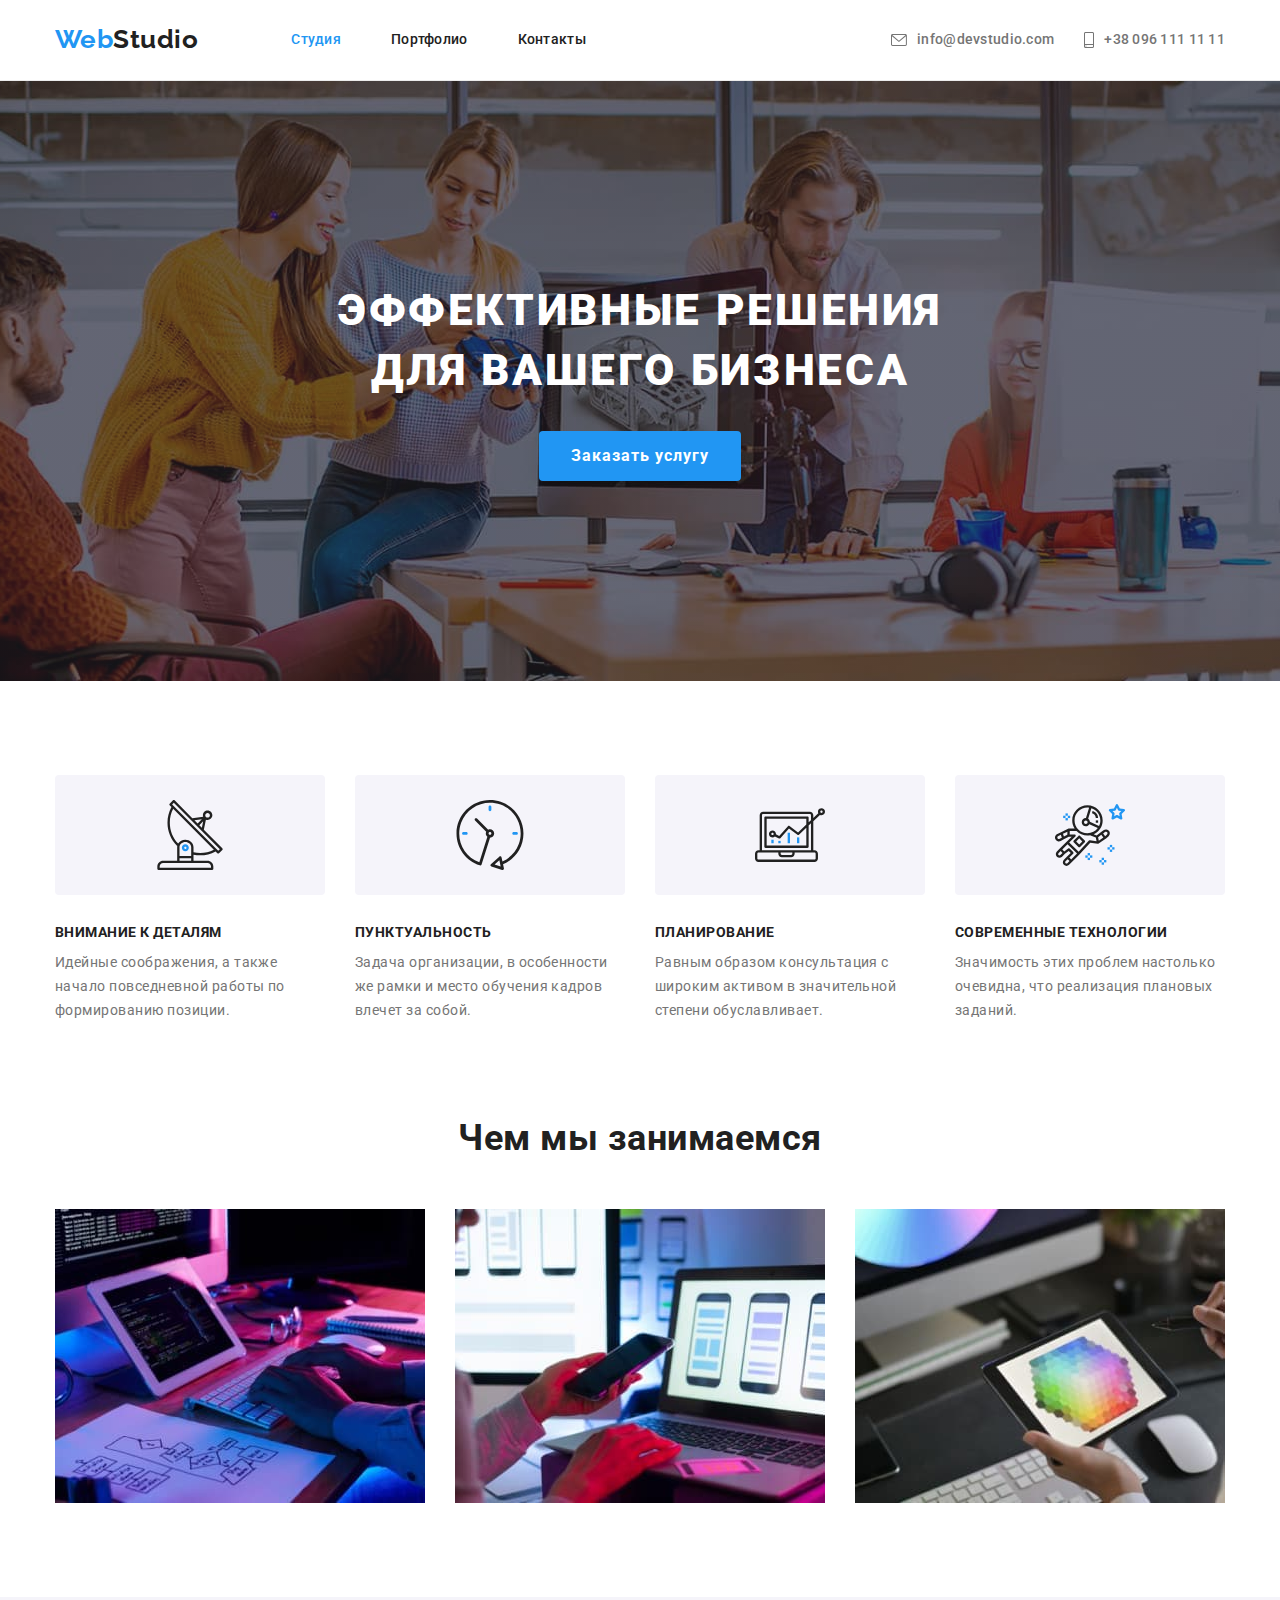
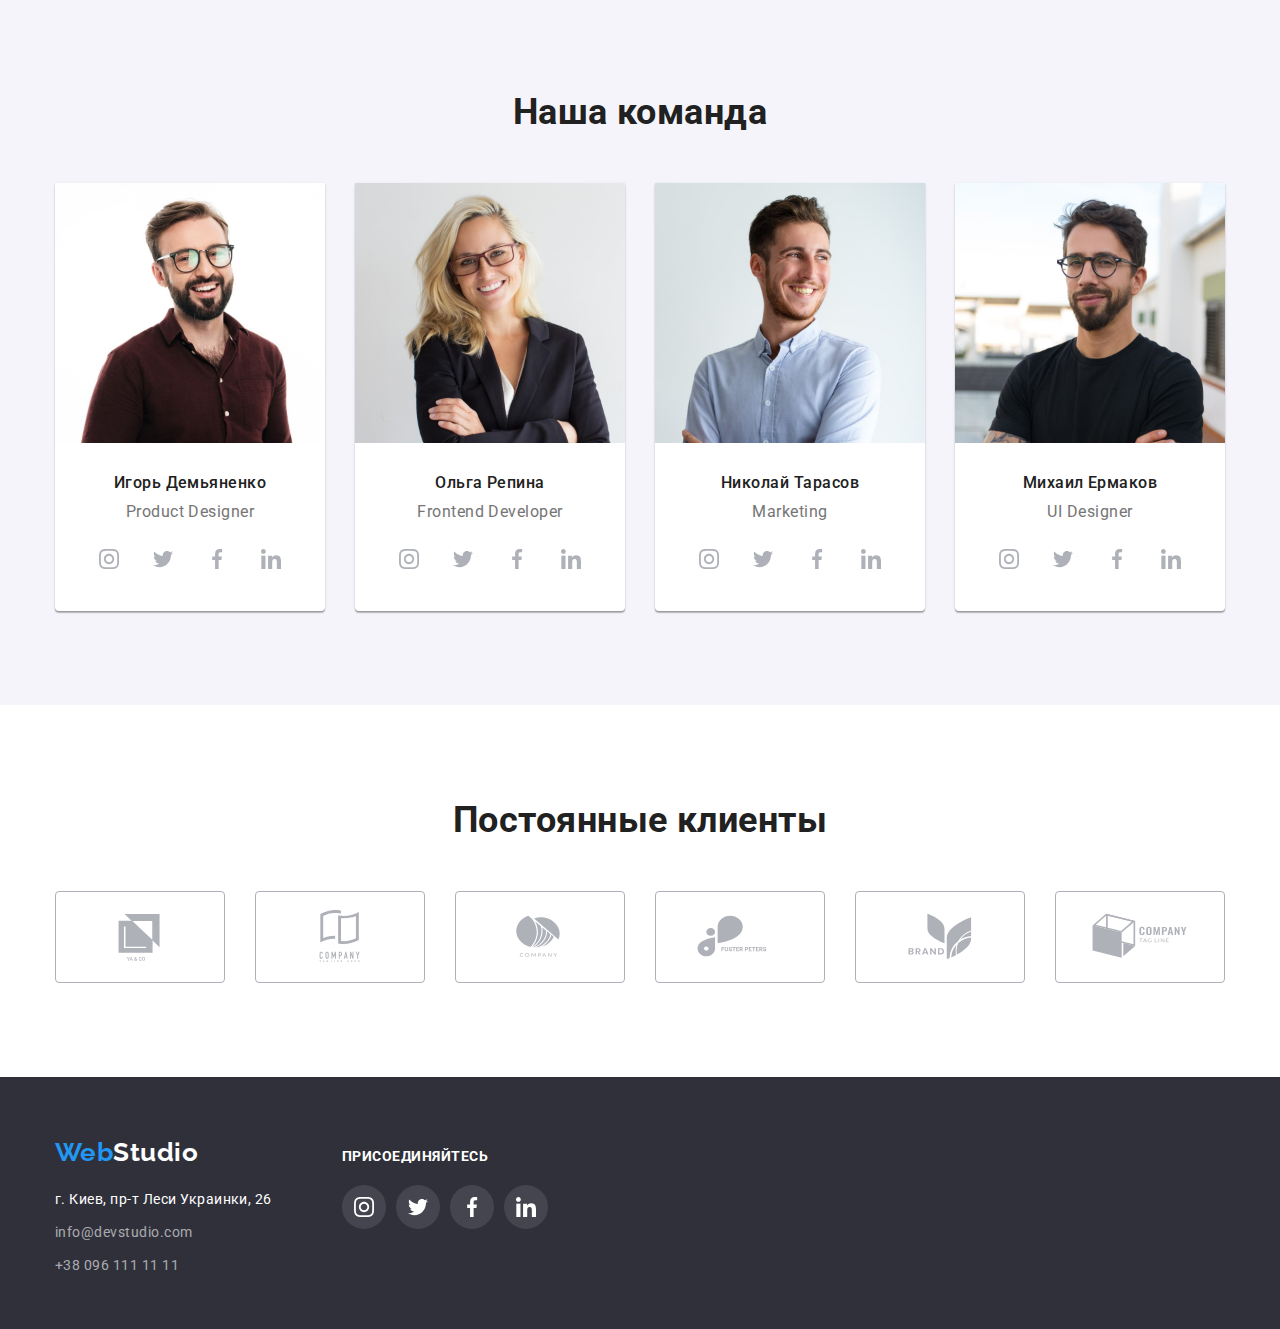
==== commit 350a833e: "fix hv-05 to hw-04" ====
--- a/index.html
+++ b/index.html
@@ -125,21 +125,12 @@
                 <ul class="wedo-list list">
                     <li class="wedo-item">
                         <img src="./images/box1.jpg" alt="печатает на клавиатуре" width="370" />
-                        <div class="wedo-backdrop">
-                            <p class="wedo-backdrop-text">Десктопные приложения</p>
-                        </div>
                     </li>
                     <li class="wedo-item">
                         <img src="./images/box2.jpg" alt="пульт в руках" width="370" />
-                        <div class="wedo-backdrop">
-                            <p class="wedo-backdrop-text">Мобильные приложения</p>
-                        </div>
                     </li>
                     <li class="wedo-item">
                         <img src="./images/box3.jpg" alt="планшет" width="370" />
-                        <div class="wedo-backdrop">
-                            <p class="wedo-backdrop-text">Дизайнерские решения</p>
-                        </div>
                     </li>
                 </ul>
             </div>
--- a/css/styles.css
+++ b/css/styles.css
@@ -10,10 +10,6 @@
     --button-bg-color: #f5f4fa;
     --card-set-gap: 30px;
     --social-links: #afb1b8;
-
-    --animation-duration: 250ms;
-	--timing-function: cubic-bezier(0.4, 0, 0.2, 1);
-
 }
 
 body {
@@ -112,10 +108,6 @@
     margin-left: auto;
 }
 
-.nav-menu-item {
-    position: relative;
-}
-
 .nav-menu-item:not(:first-child) {
     margin-left: 50px;
 }
@@ -157,22 +149,6 @@
 .site-nav-text:focus {
     color: var(--accent-color);
 }
-
-.site-nav-text.current::after {
-	content: "";
-	display: block;
-
-	position: absolute;
-	bottom: -1px;
-	left: 50%;
-	transform: translate(-50%, 0);
-
-	width: 100%;
-	height: 4px;
-	border-radius: 2px;
-	background-color: var(--accent-color);
-}
-
 
 .nav-icons {
     margin-right: 10px;
@@ -318,35 +294,6 @@
     padding-bottom: 50px;
 }
 
-.wedo-item {
-    position: relative;
-}
-
-.wedo-backdrop {
-    position: absolute;
-	bottom: 0;
-	width: 100%;
-	height: 70px;
-
-	display: flex;
-	align-items: center;
-	justify-content: center;
-
-    background-color: rgba(47, 48, 58, 0.8);
-}
-
-
-
-.wedo-backdrop-text {
-	font-weight: 700;
-	font-size: 14px;
-	line-height: 1.14;
-	text-transform: uppercase;
-
-	color: var(--primary-white-color);
-
-}
-
 
 /* team */
 
